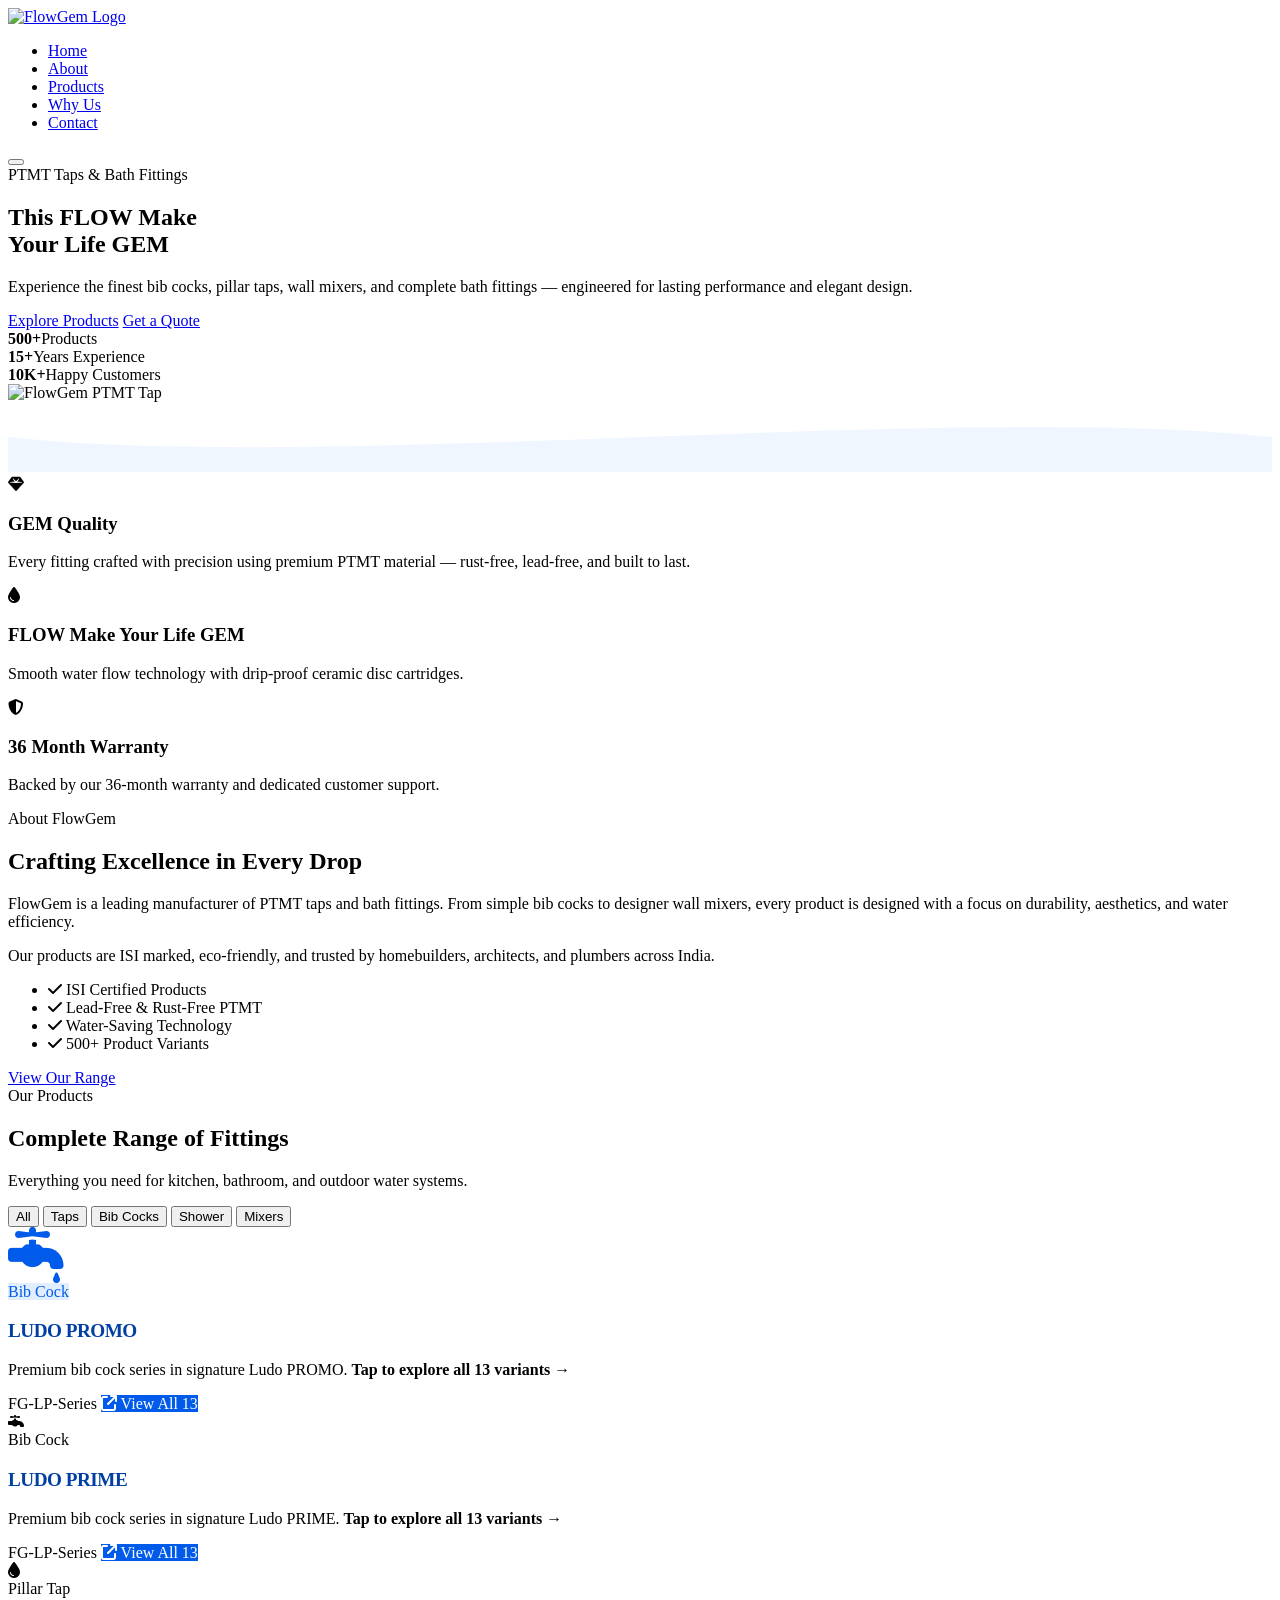
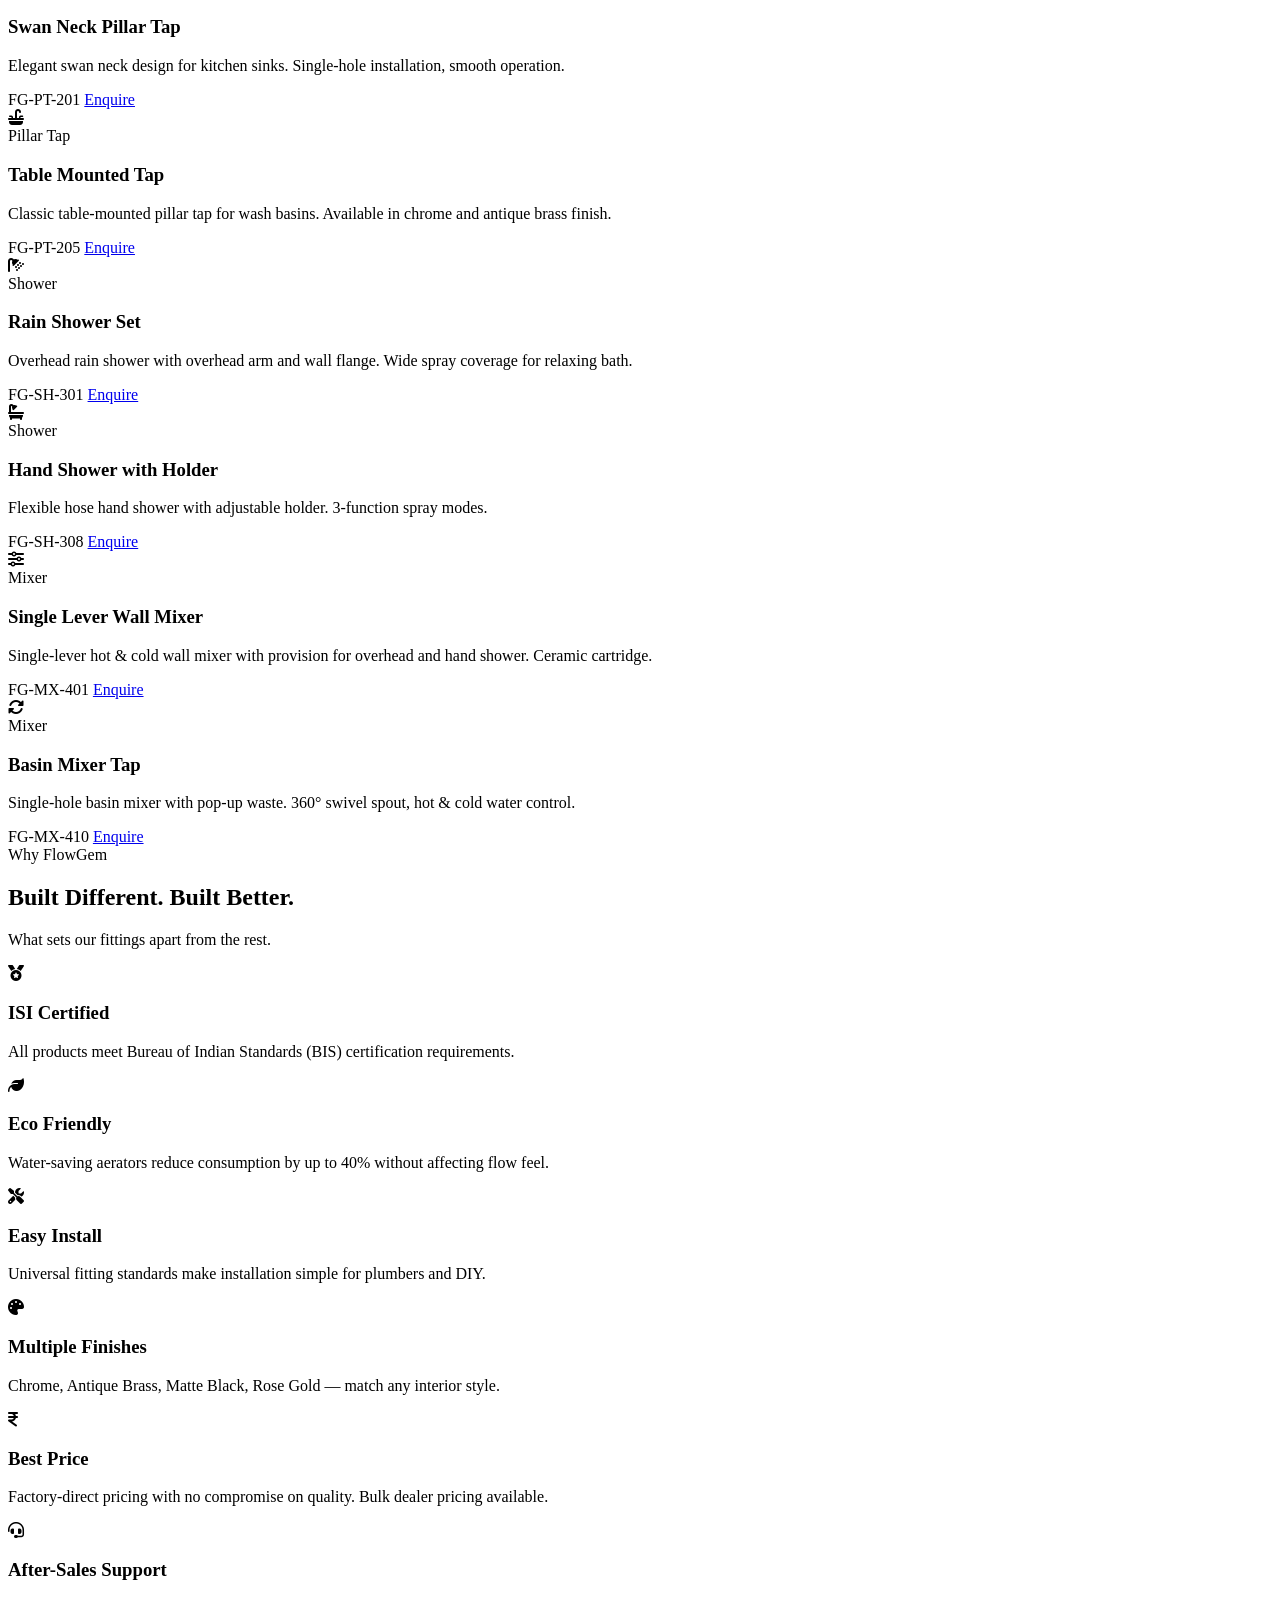
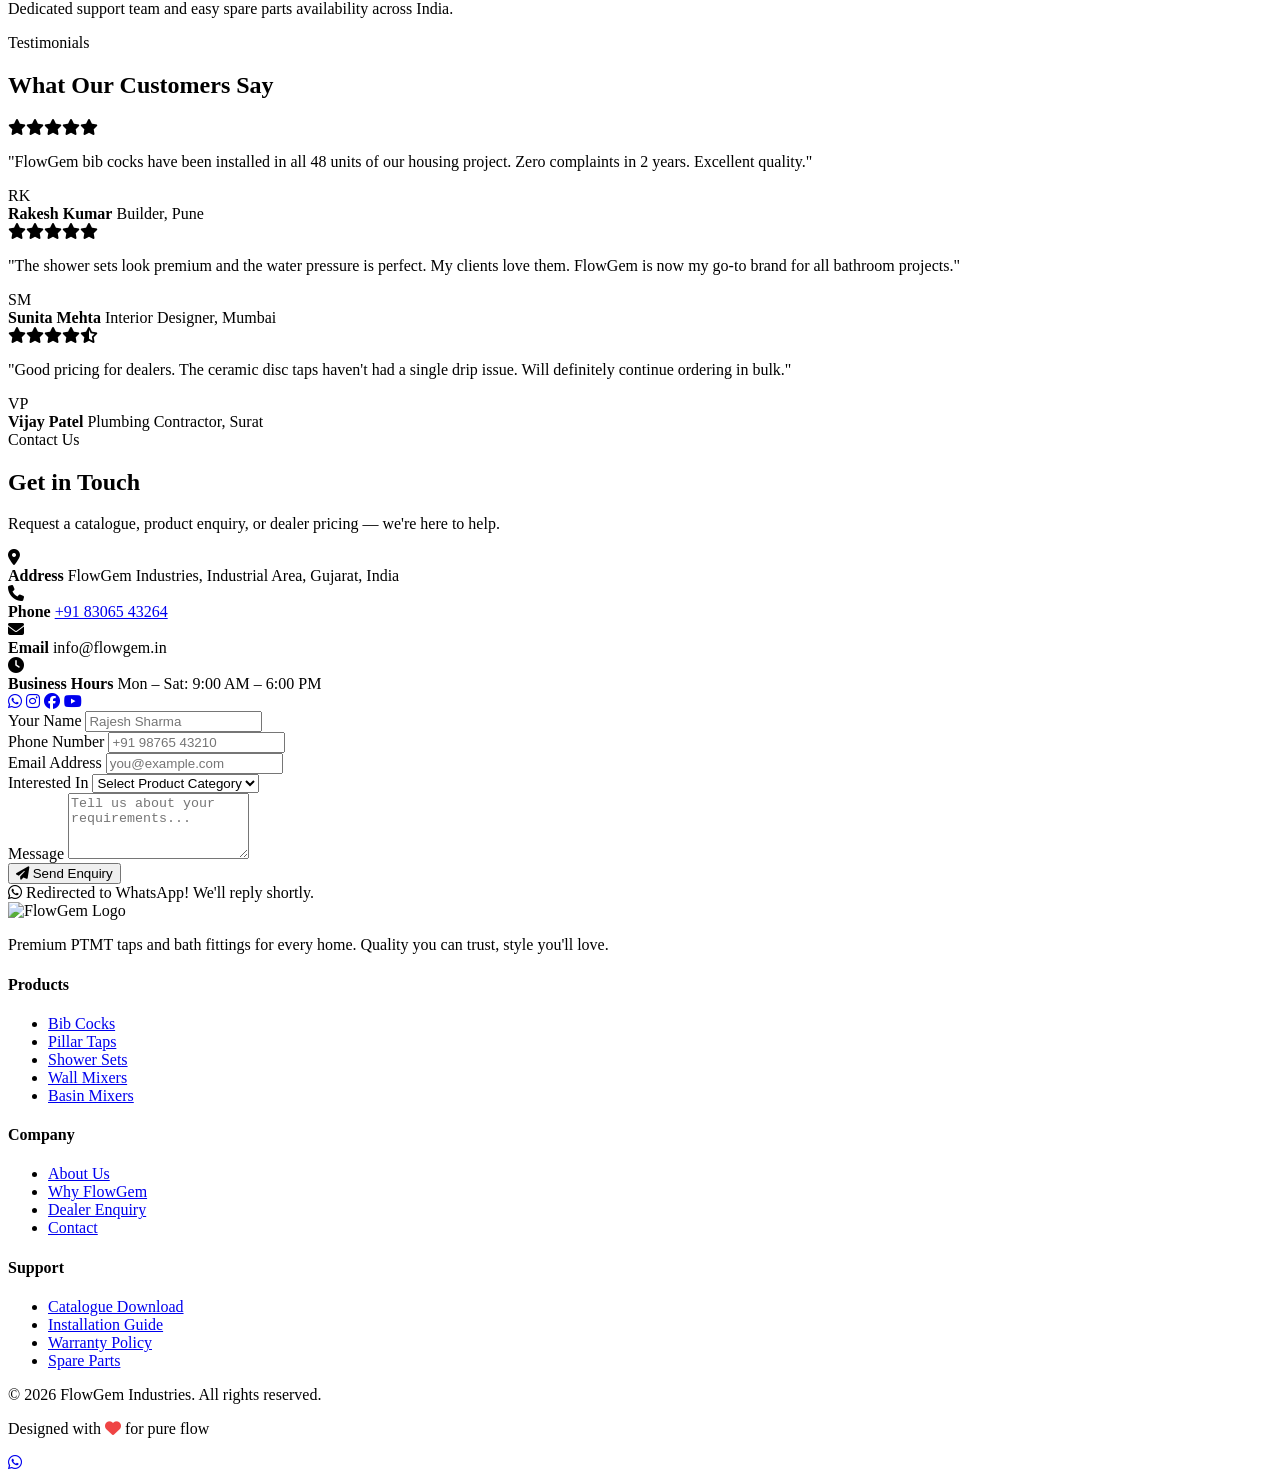
==== index.html @ c1d3a892 "Rename 1.html to index.html" ====
<!DOCTYPE html>
<html lang="en">
<head>
  <meta charset="UTF-8" />
  <meta name="viewport" content="width=device-width, initial-scale=1.0" />
  <title>FlowGem – Premium Taps & Bath Fittings</title>
  <link rel="stylesheet" href="2.css" />
  <link href="https://fonts.googleapis.com/css2?family=Poppins:wght@300;400;600;700;800&display=swap" rel="stylesheet" />
  <link rel="stylesheet" href="https://cdnjs.cloudflare.com/ajax/libs/font-awesome/6.5.0/css/all.min.css" />
</head>
<body>

  <!-- ===== NAVBAR ===== -->
  <nav class="navbar" id="navbar">
    <div class="nav-container">
      <a href="#home" class="logo">
        <img src="E:\web\image\FLOWGEM LOGO.png" alt="FlowGem Logo" class="logo-img" />
      </a>
      <ul class="nav-links" id="navLinks">
        <li><a href="#home">Home</a></li>
        <li><a href="#about">About</a></li>
        <li><a href="#products">Products</a></li>
        <li><a href="#features">Why Us</a></li>
        <li><a href="#contact">Contact</a></li>
      </ul>
      <button class="hamburger" id="hamburger" aria-label="Menu">
        <span></span><span></span><span></span>
      </button>
    </div>
  </nav>

  <!-- ===== HERO ===== -->
  <section class="hero" id="home">
    <div class="hero-bg-shapes">
      <div class="shape shape1"></div>
      <div class="shape shape2"></div>
      <div class="shape shape3"></div>
    </div>
    <div class="hero-content">
      <span class="hero-badge">PTMT Taps &amp; Bath Fittings</span>
      <h1><span class="hero-mid">This</span> <strong>FLOW</strong> <span class="hero-mid">Make</span><br /><span class="hero-mid">Your Life</span> <span class="accent"><strong>GEM</strong></span></h1>
      <p>Experience the finest bib cocks, pillar taps, wall mixers, and complete bath fittings — engineered for lasting performance and elegant design.</p>
      <div class="hero-btns">
        <a href="#products" class="btn btn-primary">Explore Products</a>
        <a href="#contact" class="btn btn-outline">Get a Quote</a>
      </div>
      <div class="hero-stats">
        <div class="stat"><strong>500+</strong><span>Products</span></div>
        <div class="stat"><strong>15+</strong><span>Years Experience</span></div>
        <div class="stat"><strong>10K+</strong><span>Happy Customers</span></div>
      </div>
    </div>
    <div class="hero-visual">
      <div class="hero-img-wrap">
        <img src="E:\web\image\hero-tap.JPEG" alt="FlowGem PTMT Tap" class="hero-tap-img" />
      </div>
    </div>
    <div class="hero-wave">
      <svg viewBox="0 0 1440 80" preserveAspectRatio="none"><path d="M0,40 C360,80 1080,0 1440,40 L1440,80 L0,80 Z" fill="#f0f6ff"/></svg>
    </div>
  </section>

  <!-- ===== ABOUT ===== -->
  <section class="about" id="about">
    <div class="container">
      <div class="about-grid">
        <div class="about-visual">
          <div class="about-card">
            <i class="fa-solid fa-gem"></i>
            <h3><strong></strong>GEM</strong> Quality</h3>
            <p>Every fitting crafted with precision using premium PTMT material — rust-free, lead-free, and built to last.</p>
          </div>
          <div class="about-card">
            <i class="fa-solid fa-droplet"></i>
            <h3><strong>FLOW</strong> Make Your Life <strong>GEM</strong></h3>
            <p>Smooth water flow technology with drip-proof ceramic disc cartridges.</p>
          </div>
          <div class="about-card">
            <i class="fa-solid fa-shield-halved"></i>
            <h3>36 Month Warranty</h3>            <p>Backed by our 36-month warranty and dedicated customer support.</p>
          </div>
        </div>
        <div class="about-text">
          <span class="section-badge">About FlowGem</span>
          <h2>Crafting Excellence in Every Drop</h2>
          <p>FlowGem is a leading manufacturer of PTMT taps and bath fittings. From simple bib cocks to designer wall mixers, every product is designed with a focus on durability, aesthetics, and water efficiency.</p>
          <p>Our products are ISI marked, eco-friendly, and trusted by homebuilders, architects, and plumbers across India.</p>
          <ul class="about-list">
            <li><i class="fa-solid fa-check"></i> ISI Certified Products</li>
            <li><i class="fa-solid fa-check"></i> Lead-Free &amp; Rust-Free PTMT</li>
            <li><i class="fa-solid fa-check"></i> Water-Saving Technology</li>
            <li><i class="fa-solid fa-check"></i> 500+ Product Variants</li>
          </ul>
          <a href="#products" class="btn btn-primary">View Our Range</a>
        </div>
      </div>
    </div>
  </section>

  <!-- ===== PRODUCTS ===== -->
  <section class="products" id="products">
    <div class="container">
      <div class="section-header">
        <span class="section-badge">Our Products</span>
        <h2>Complete Range of Fittings</h2>
        <p>Everything you need for kitchen, bathroom, and outdoor water systems.</p>
      </div>

      <div class="filter-tabs">
        <button class="filter-btn active" data-filter="all">All</button>
        <button class="filter-btn" data-filter="taps">Taps</button>
        <button class="filter-btn" data-filter="bib">Bib Cocks</button>
        <button class="filter-btn" data-filter="shower">Shower</button>
        <button class="filter-btn" data-filter="mixer">Mixers</button>
      </div>

      <div class="products-grid" id="productsGrid">

        <!-- LUDO PROMO Special Card -->
        <div class="product-card ludo-blue-card" data-category="bib" onclick="window.open('4.html','_blank')" style="cursor:pointer;">
          <div class="product-img">
            <i class="fa-solid fa-faucet-drip" style="font-size:3.5rem;color:#005bea;"></i>
          </div>
          <div class="product-info">
            <span class="product-tag" style="background:#e0eeff;color:#005bea;">Bib Cock</span>
            <h3 style="color:#003fa3;font-size:1.2rem;font-weight:900;letter-spacing:-0.5px;">LUDO PROMO</h3>
            <p>Premium bib cock series in signature Ludo PROMO. <strong>Tap to explore all 13 variants →</strong></p>
            <div class="product-footer">
              <span class="product-code">FG-LP-Series</span>
              <span class="btn-small" style="background:#005bea;color:#fff;"><i class="fa-solid fa-arrow-up-right-from-square"></i> View All 13</span>
            </div>
          </div>
        </div>

        <div class="product-card" data-category="bib" onclick="window.open('5.html','_blank')" style="cursor:pointer;">
          <div class="product-img">
            <i class="fa-solid fa-faucet"></i>
          </div>
          <div class="product-info">
            <span class="product-tag">Bib Cock</span>
             <h3 style="color:#003fa3;font-size:1.2rem;font-weight:900;letter-spacing:-0.5px;">LUDO PRIME</h3>
             <P>Premium bib cock series in signature Ludo PRIME. <strong>Tap to explore all 13 variants →</strong></p>
             <div class="product-footer">
              <span class="product-code">FG-LP-Series</span>
              <span class="btn-small" style="background:#005bea;color:#fff;"><i class="fa-solid fa-arrow-up-right-from-square"></i> View All 13</span>
            </div>
          </div>
        </div>

        <div class="product-card" data-category="taps">
          <div class="product-img">
            <i class="fa-solid fa-droplet"></i>
          </div>
          <div class="product-info">
            <span class="product-tag">Pillar Tap</span>
            <h3>Swan Neck Pillar Tap</h3>
            <p>Elegant swan neck design for kitchen sinks. Single-hole installation, smooth operation.</p>
            <div class="product-footer">
              <span class="product-code">FG-PT-201</span>
              <a href="#contact" class="btn-small">Enquire</a>
            </div>
          </div>
        </div>

        <div class="product-card" data-category="taps">
          <div class="product-img">
            <i class="fa-solid fa-sink"></i>
          </div>
          <div class="product-info">
            <span class="product-tag">Pillar Tap</span>
            <h3>Table Mounted Tap</h3>
            <p>Classic table-mounted pillar tap for wash basins. Available in chrome and antique brass finish.</p>
            <div class="product-footer">
              <span class="product-code">FG-PT-205</span>
              <a href="#contact" class="btn-small">Enquire</a>
            </div>
          </div>
        </div>

        <div class="product-card" data-category="shower">
          <div class="product-img">
            <i class="fa-solid fa-shower"></i>
          </div>
          <div class="product-info">
            <span class="product-tag">Shower</span>
            <h3>Rain Shower Set</h3>
            <p>Overhead rain shower with overhead arm and wall flange. Wide spray coverage for relaxing bath.</p>
            <div class="product-footer">
              <span class="product-code">FG-SH-301</span>
              <a href="#contact" class="btn-small">Enquire</a>
            </div>
          </div>
        </div>

        <div class="product-card" data-category="shower">
          <div class="product-img">
            <i class="fa-solid fa-bath"></i>
          </div>
          <div class="product-info">
            <span class="product-tag">Shower</span>
            <h3>Hand Shower with Holder</h3>
            <p>Flexible hose hand shower with adjustable holder. 3-function spray modes.</p>
            <div class="product-footer">
              <span class="product-code">FG-SH-308</span>
              <a href="#contact" class="btn-small">Enquire</a>
            </div>
          </div>
        </div>

        <div class="product-card" data-category="mixer">
          <div class="product-img">
            <i class="fa-solid fa-sliders"></i>
          </div>
          <div class="product-info">
            <span class="product-tag">Mixer</span>
            <h3>Single Lever Wall Mixer</h3>
            <p>Single-lever hot &amp; cold wall mixer with provision for overhead and hand shower. Ceramic cartridge.</p>
            <div class="product-footer">
              <span class="product-code">FG-MX-401</span>
              <a href="#contact" class="btn-small">Enquire</a>
            </div>
          </div>
        </div>

        <div class="product-card" data-category="mixer">
          <div class="product-img">
            <i class="fa-solid fa-rotate"></i>
          </div>
          <div class="product-info">
            <span class="product-tag">Mixer</span>
            <h3>Basin Mixer Tap</h3>
            <p>Single-hole basin mixer with pop-up waste. 360° swivel spout, hot &amp; cold water control.</p>
            <div class="product-footer">
              <span class="product-code">FG-MX-410</span>
              <a href="#contact" class="btn-small">Enquire</a>
            </div>
          </div>
        </div>

      </div>
    </div>
  </section>

  <!-- ===== FEATURES / WHY US ===== -->
  <section class="features" id="features">
    <div class="features-bg"></div>
    <div class="container">
      <div class="section-header light">
        <span class="section-badge light">Why FlowGem</span>
        <h2>Built Different. Built Better.</h2>
        <p>What sets our fittings apart from the rest.</p>
      </div>
      <div class="features-grid">
        <div class="feature-item">
          <div class="feature-icon"><i class="fa-solid fa-medal"></i></div>
          <h3>ISI Certified</h3>
          <p>All products meet Bureau of Indian Standards (BIS) certification requirements.</p>
        </div>
        <div class="feature-item">
          <div class="feature-icon"><i class="fa-solid fa-leaf"></i></div>
          <h3>Eco Friendly</h3>
          <p>Water-saving aerators reduce consumption by up to 40% without affecting flow feel.</p>
        </div>
        <div class="feature-item">
          <div class="feature-icon"><i class="fa-solid fa-screwdriver-wrench"></i></div>
          <h3>Easy Install</h3>
          <p>Universal fitting standards make installation simple for plumbers and DIY.</p>
        </div>
        <div class="feature-item">
          <div class="feature-icon"><i class="fa-solid fa-palette"></i></div>
          <h3>Multiple Finishes</h3>
          <p>Chrome, Antique Brass, Matte Black, Rose Gold — match any interior style.</p>
        </div>
        <div class="feature-item">
          <div class="feature-icon"><i class="fa-solid fa-indian-rupee-sign"></i></div>
          <h3>Best Price</h3>
          <p>Factory-direct pricing with no compromise on quality. Bulk dealer pricing available.</p>
        </div>
        <div class="feature-item">
          <div class="feature-icon"><i class="fa-solid fa-headset"></i></div>
          <h3>After-Sales Support</h3>
          <p>Dedicated support team and easy spare parts availability across India.</p>
        </div>
      </div>
    </div>
  </section>

  <!-- ===== TESTIMONIALS ===== -->
  <section class="testimonials">
    <div class="container">
      <div class="section-header">
        <span class="section-badge">Testimonials</span>
        <h2>What Our Customers Say</h2>
      </div>
      <div class="testi-grid">
        <div class="testi-card">
          <div class="stars"><i class="fa-solid fa-star"></i><i class="fa-solid fa-star"></i><i class="fa-solid fa-star"></i><i class="fa-solid fa-star"></i><i class="fa-solid fa-star"></i></div>
          <p>"FlowGem bib cocks have been installed in all 48 units of our housing project. Zero complaints in 2 years. Excellent quality."</p>
          <div class="testi-author">
            <div class="avatar">RK</div>
            <div>
              <strong>Rakesh Kumar</strong>
              <span>Builder, Pune</span>
            </div>
          </div>
        </div>
        <div class="testi-card featured">
          <div class="stars"><i class="fa-solid fa-star"></i><i class="fa-solid fa-star"></i><i class="fa-solid fa-star"></i><i class="fa-solid fa-star"></i><i class="fa-solid fa-star"></i></div>
          <p>"The shower sets look premium and the water pressure is perfect. My clients love them. FlowGem is now my go-to brand for all bathroom projects."</p>
          <div class="testi-author">
            <div class="avatar">SM</div>
            <div>
              <strong>Sunita Mehta</strong>
              <span>Interior Designer, Mumbai</span>
            </div>
          </div>
        </div>
        <div class="testi-card">
          <div class="stars"><i class="fa-solid fa-star"></i><i class="fa-solid fa-star"></i><i class="fa-solid fa-star"></i><i class="fa-solid fa-star"></i><i class="fa-solid fa-star-half-stroke"></i></div>
          <p>"Good pricing for dealers. The ceramic disc taps haven't had a single drip issue. Will definitely continue ordering in bulk."</p>
          <div class="testi-author">
            <div class="avatar">VP</div>
            <div>
              <strong>Vijay Patel</strong>
              <span>Plumbing Contractor, Surat</span>
            </div>
          </div>
        </div>
      </div>
    </div>
  </section>

  <!-- ===== CONTACT ===== -->
  <section class="contact" id="contact">
    <div class="container">
      <div class="section-header">
        <span class="section-badge">Contact Us</span>
        <h2>Get in Touch</h2>
        <p>Request a catalogue, product enquiry, or dealer pricing — we're here to help.</p>
      </div>
      <div class="contact-grid">
        <div class="contact-info">
          <div class="contact-item">
            <i class="fa-solid fa-location-dot"></i>
            <div>
              <strong>Address</strong>
              <span>FlowGem Industries, Industrial Area, Gujarat, India</span>
            </div>
          </div>
          <div class="contact-item">
            <i class="fa-solid fa-phone"></i>
            <div>
              <strong>Phone</strong>
              <span><a href="tel:+918306543264">+91 83065 43264</a></span>
            </div>
          </div>
          <div class="contact-item">
            <i class="fa-solid fa-envelope"></i>
            <div>
              <strong>Email</strong>
              <span>info@flowgem.in</span>
            </div>
          </div>
          <div class="contact-item">
            <i class="fa-solid fa-clock"></i>
            <div>
              <strong>Business Hours</strong>
              <span>Mon – Sat: 9:00 AM – 6:00 PM</span>
            </div>
          </div>
          <div class="social-links">
            <a href="#" aria-label="WhatsApp"><i class="fa-brands fa-whatsapp"></i></a>
            <a href="#" aria-label="Instagram"><i class="fa-brands fa-instagram"></i></a>
            <a href="#" aria-label="Facebook"><i class="fa-brands fa-facebook"></i></a>
            <a href="#" aria-label="YouTube"><i class="fa-brands fa-youtube"></i></a>
          </div>
        </div>
        <form class="contact-form" id="contactForm">
          <div class="form-row">
            <div class="form-group">
              <label for="name">Your Name</label>
              <input type="text" id="name" placeholder="Rajesh Sharma" required />
            </div>
            <div class="form-group">
              <label for="phone">Phone Number</label>
              <input type="tel" id="phone" placeholder="+91 98765 43210" required />
            </div>
          </div>
          <div class="form-group">
            <label for="email">Email Address</label>
            <input type="email" id="email" placeholder="you@example.com" />
          </div>
          <div class="form-group">
            <label for="interest">Interested In</label>
            <select id="interest">
              <option value="">Select Product Category</option>
              <option>Bib Cocks</option>
              <option>Pillar Taps</option>
              <option>Shower Sets</option>
              <option>Wall Mixers</option>
              <option>Basin Mixers</option>
              <option>Full Bathroom Set</option>
              <option>Dealer / Bulk Enquiry</option>
            </select>
          </div>
          <div class="form-group">
            <label for="message">Message</label>
            <textarea id="message" rows="4" placeholder="Tell us about your requirements..."></textarea>
          </div>
          <button type="submit" class="btn btn-primary full-width">
            <i class="fa-solid fa-paper-plane"></i> Send Enquiry
          </button>
          <div class="form-success" id="formSuccess">
            <i class="fa-brands fa-whatsapp"></i> Redirected to WhatsApp! We'll reply shortly.
          </div>
        </form>
      </div>
    </div>
  </section>

  <!-- ===== FOOTER ===== -->
  <footer class="footer">
    <div class="container">
      <div class="footer-grid">
        <div class="footer-brand">
          <div class="logo">
            <img src="logo.png" alt="FlowGem Logo" class="logo-img footer-logo-img" />
          </div>
          <p>Premium PTMT taps and bath fittings for every home. Quality you can trust, style you'll love.</p>
        </div>
        <div class="footer-links">
          <h4>Products</h4>
          <ul>
            <li><a href="#products">Bib Cocks</a></li>
            <li><a href="#products">Pillar Taps</a></li>
            <li><a href="#products">Shower Sets</a></li>
            <li><a href="#products">Wall Mixers</a></li>
            <li><a href="#products">Basin Mixers</a></li>
          </ul>
        </div>
        <div class="footer-links">
          <h4>Company</h4>
          <ul>
            <li><a href="#about">About Us</a></li>
            <li><a href="#features">Why FlowGem</a></li>
            <li><a href="#contact">Dealer Enquiry</a></li>
            <li><a href="#contact">Contact</a></li>
          </ul>

        <div class="footer-links">
          <h4>Support</h4>
          <ul>
            <li><a href="#">Catalogue Download</a></li>
            <li><a href="#">Installation Guide</a></li>
            <li><a href="#">Warranty Policy</a></li>
            <li><a href="#">Spare Parts</a></li>
          </ul>
        </div>
      </div>
      <div class="footer-bottom">
        <p>&copy; 2026 FlowGem Industries. All rights reserved.</p>
        <p>Designed with <i class="fa-solid fa-heart" style="color:#ef4444"></i> for pure flow</p>
      </div>
    </div>
  </footer>

  <a href="https://wa.me/918306543264" class="whatsapp-float" target="_blank" aria-label="WhatsApp">
    <i class="fa-brands fa-whatsapp"></i>
  </a>

  <script src="3.js"></script>
</body>
</html>
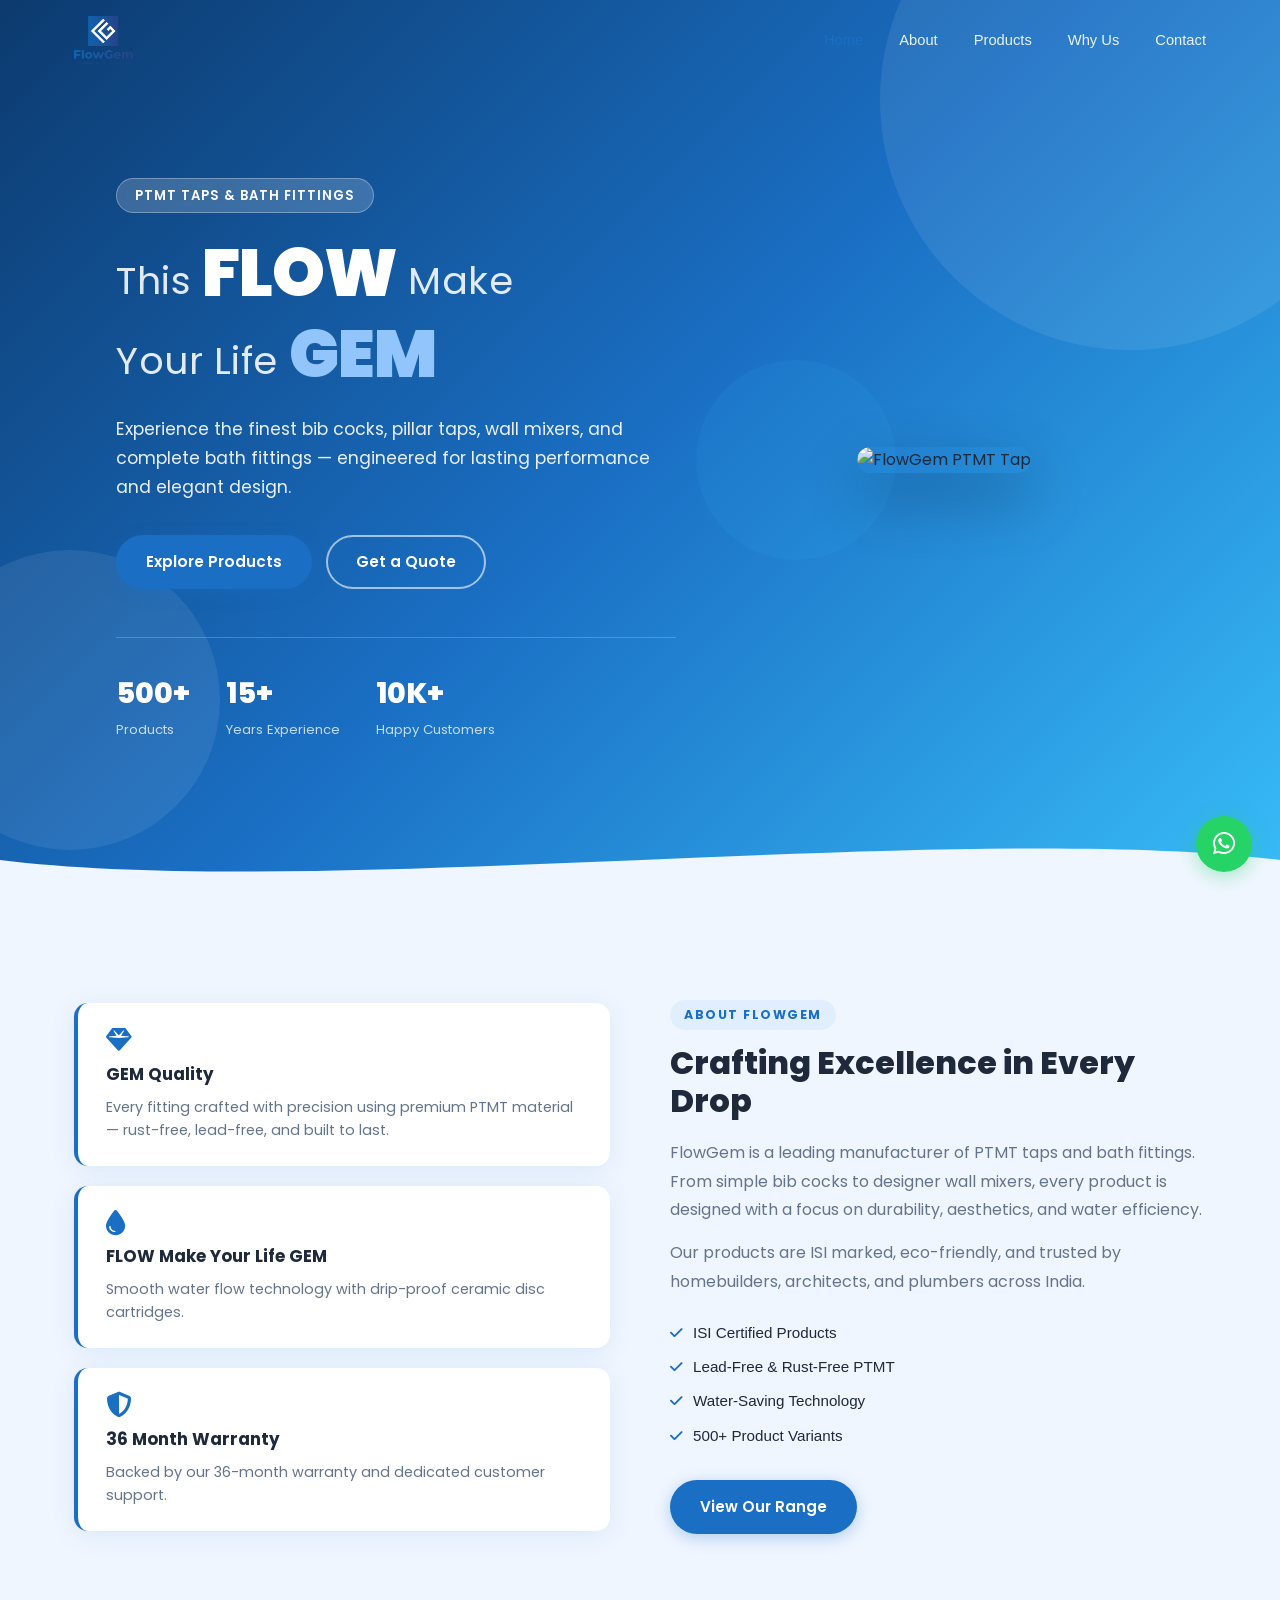
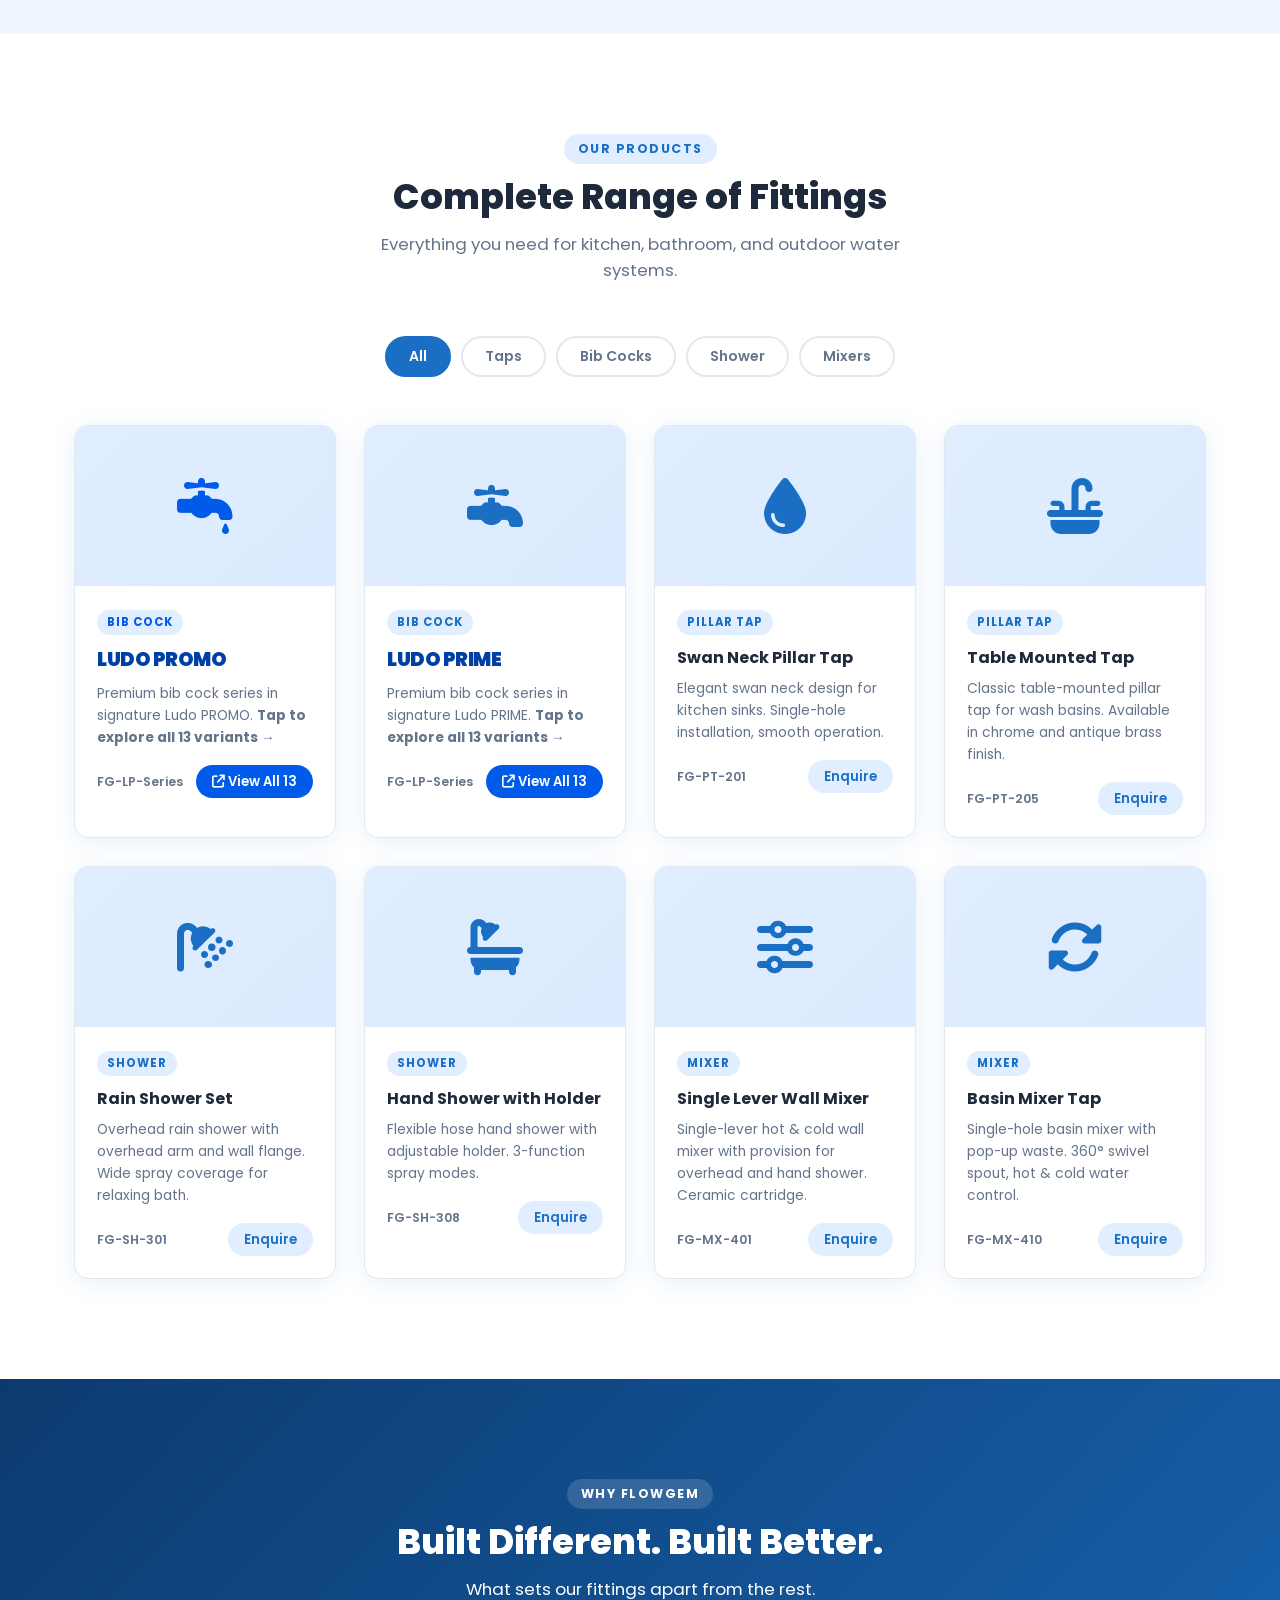
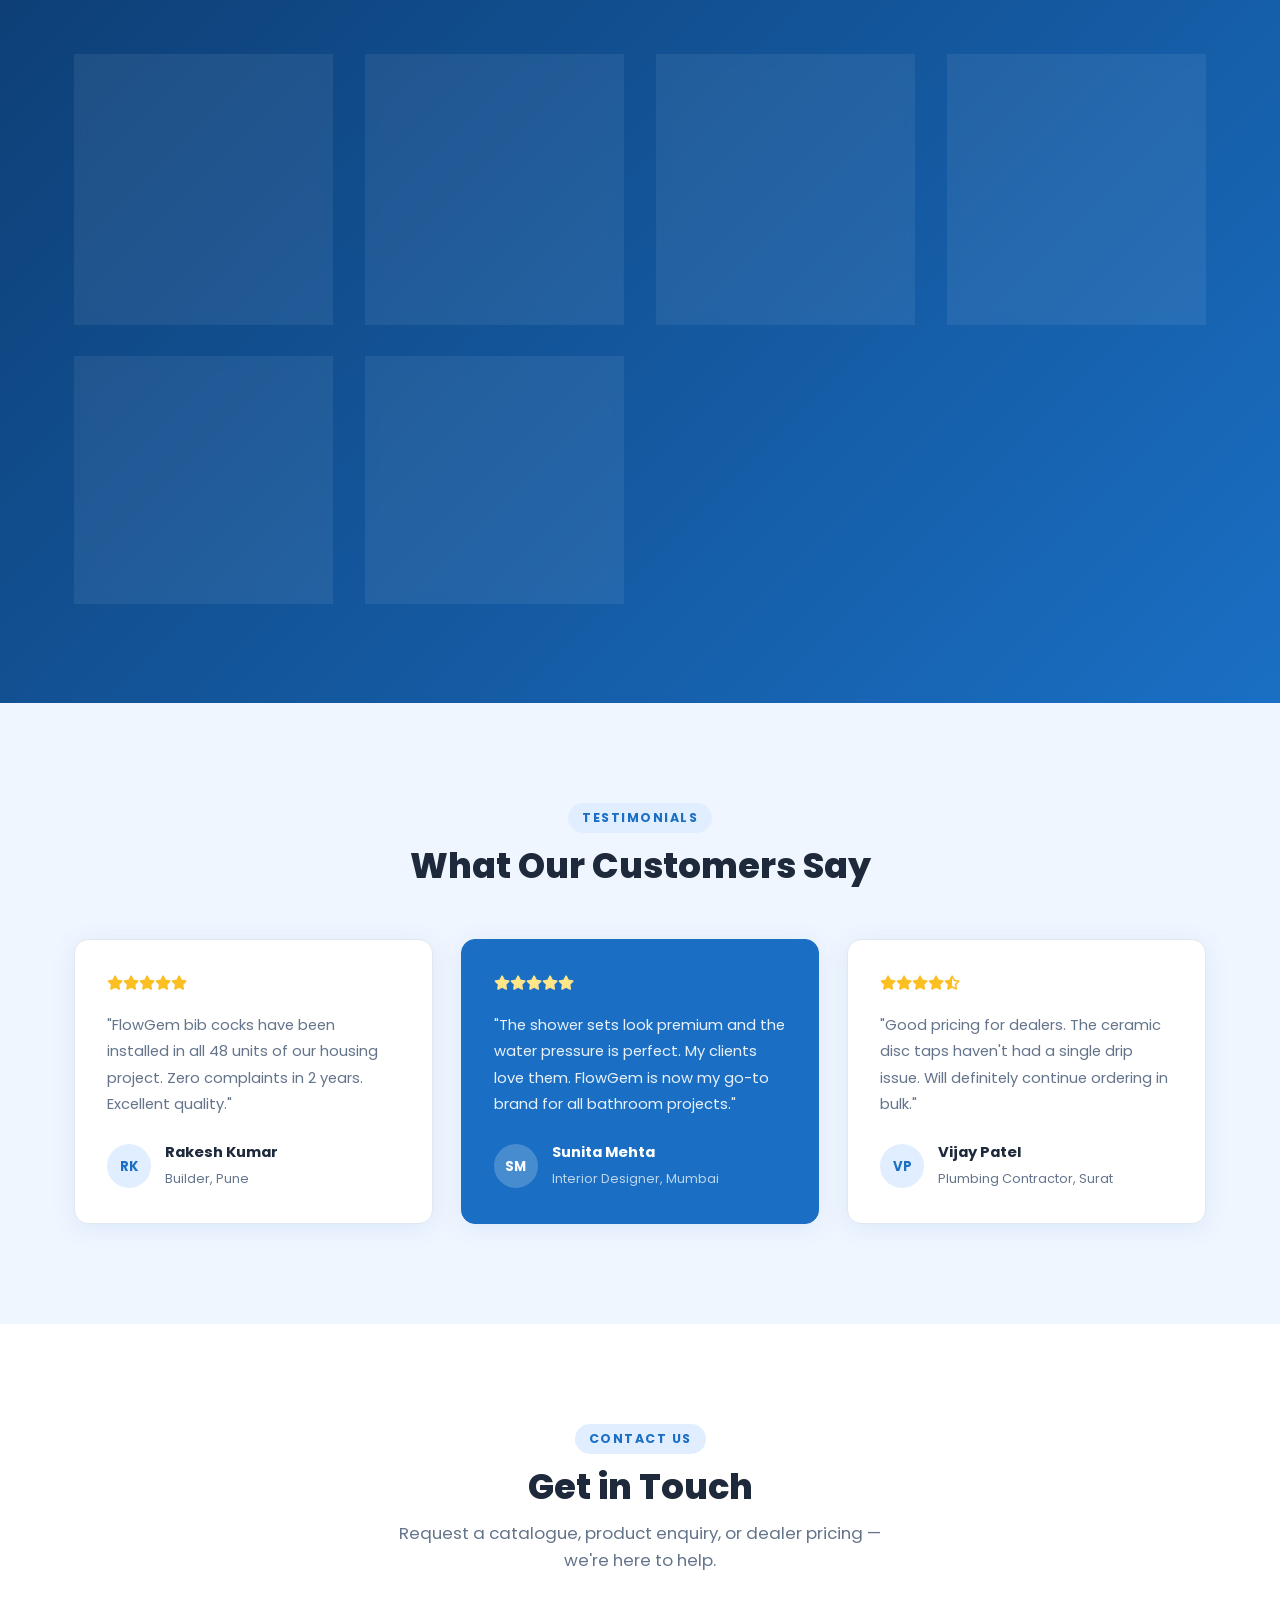
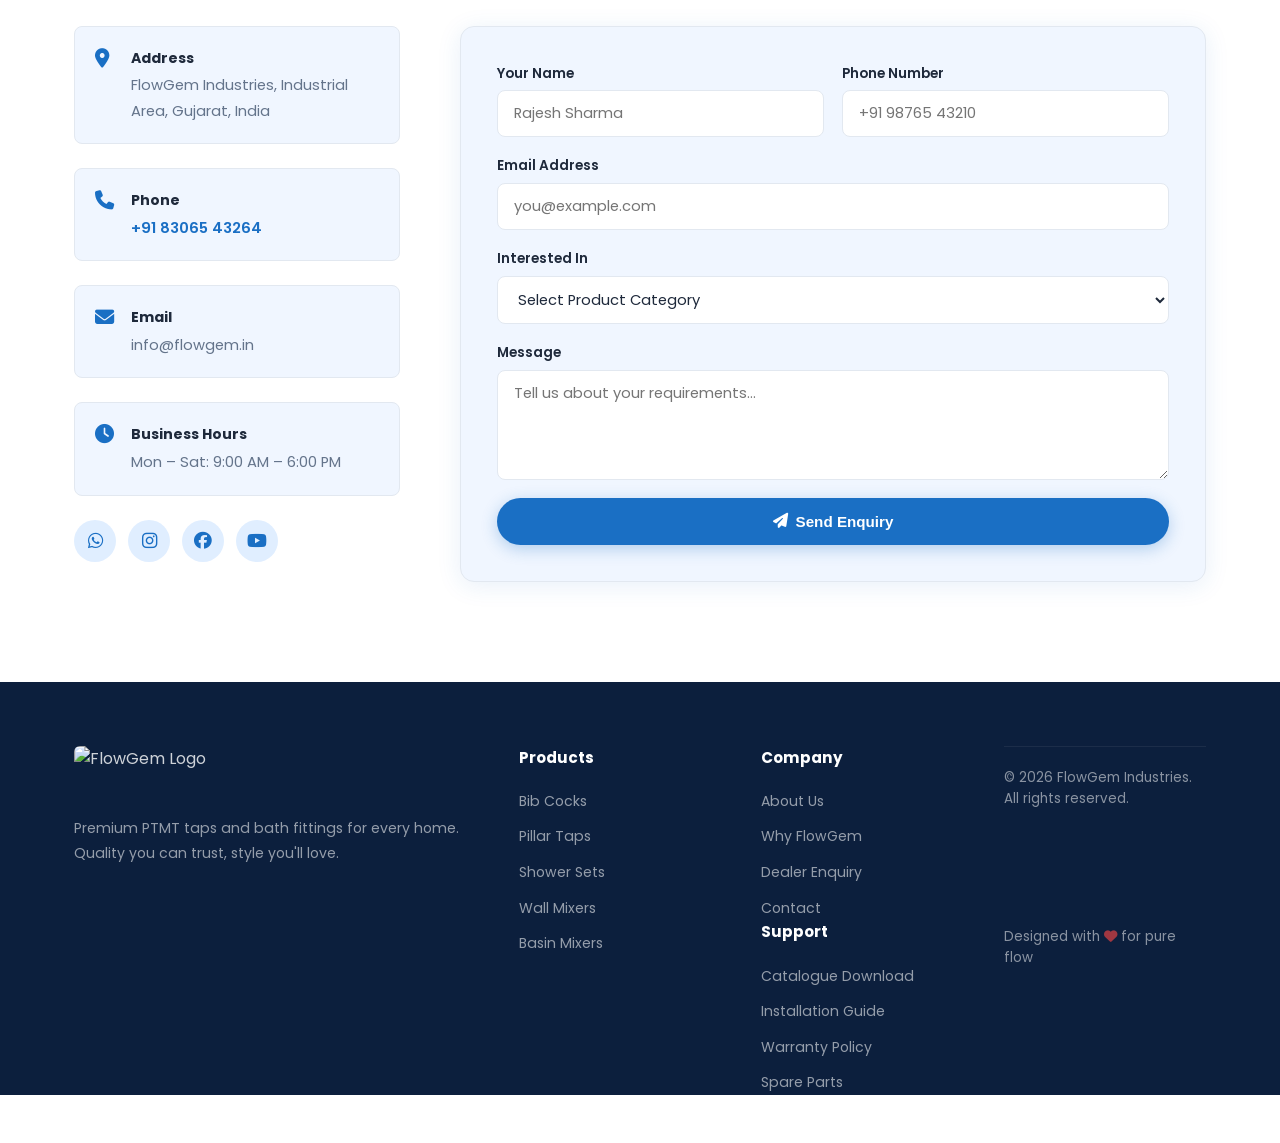
==== commit 894dc70b: "Update index.html" ====
--- a/index.html
+++ b/index.html
@@ -14,7 +14,7 @@
   <nav class="navbar" id="navbar">
     <div class="nav-container">
       <a href="#home" class="logo">
-        <img src="E:\web\image\FLOWGEM LOGO.png" alt="FlowGem Logo" class="logo-img" />
+        <img src="FLOWGEM LOGO.png" alt="FlowGem Logo" class="logo-img" />
       </a>
       <ul class="nav-links" id="navLinks">
         <li><a href="#home">Home</a></li>
--- a/2.css
+++ b/2.css
@@ -0,0 +1,908 @@
+/* ===== RESET & BASE ===== */
+*, *::before, *::after { box-sizing: border-box; margin: 0; padding: 0; }
+
+:root {
+  --primary: #1a6fc4;
+  --primary-dark: #1358a0;
+  --primary-light: #e0eeff;
+  --accent: #38bdf8;
+  --text: #1e293b;
+  --text-muted: #64748b;
+  --bg: #ffffff;
+  --bg-light: #f0f6ff;
+  --border: #e2e8f0;
+  --shadow: 0 4px 24px rgba(26,111,196,0.10);
+  --shadow-lg: 0 8px 40px rgba(26,111,196,0.16);
+  --radius: 14px;
+  --radius-sm: 8px;
+  --transition: 0.3s ease;
+}
+
+html { scroll-behavior: smooth; }
+
+body {
+  font-family: 'Poppins', sans-serif;
+  color: var(--text);
+  background: var(--bg);
+  overflow-x: hidden;
+  line-height: 1.6;
+}
+
+.container {
+  max-width: 1180px;
+  margin: 0 auto;
+  padding: 0 24px;
+}
+
+img { max-width: 100%; display: block; }
+a { text-decoration: none; color: inherit; }
+ul { list-style: none; }
+
+/* ===== BUTTONS ===== */
+.btn {
+  display: inline-flex;
+  align-items: center;
+  gap: 8px;
+  padding: 13px 28px;
+  border-radius: 50px;
+  font-size: 0.95rem;
+  font-weight: 600;
+  cursor: pointer;
+  border: 2px solid transparent;
+  transition: var(--transition);
+}
+.btn-primary {
+  background: var(--primary);
+  color: #fff;
+  box-shadow: 0 4px 16px rgba(26,111,196,0.3);
+}
+.btn-primary:hover {
+  background: var(--primary-dark);
+  transform: translateY(-2px);
+  box-shadow: 0 6px 24px rgba(26,111,196,0.4);
+}
+.btn-outline {
+  background: transparent;
+  color: #fff;
+  border-color: rgba(255,255,255,0.6);
+}
+.btn-outline:hover {
+  background: rgba(255,255,255,0.15);
+  border-color: #fff;
+}
+.btn.full-width { width: 100%; justify-content: center; }
+
+.btn-small {
+  padding: 6px 16px;
+  border-radius: 50px;
+  background: var(--primary-light);
+  color: var(--primary);
+  font-size: 0.82rem;
+  font-weight: 600;
+  transition: var(--transition);
+}
+.btn-small:hover { background: var(--primary); color: #fff; }
+
+/* ===== SECTION BADGES & HEADERS ===== */
+.section-badge {
+  display: inline-block;
+  background: var(--primary-light);
+  color: var(--primary);
+  font-size: 0.78rem;
+  font-weight: 700;
+  letter-spacing: 1.5px;
+  text-transform: uppercase;
+  padding: 5px 14px;
+  border-radius: 50px;
+  margin-bottom: 12px;
+}
+.section-badge.light {
+  background: rgba(255,255,255,0.15);
+  color: #fff;
+}
+.section-header {
+  text-align: center;
+  margin-bottom: 52px;
+}
+.section-header h2 {
+  font-size: 2.2rem;
+  font-weight: 800;
+  color: var(--text);
+  margin-bottom: 12px;
+  line-height: 1.2;
+}
+.section-header.light h2,
+.section-header.light p { color: #fff; }
+.section-header p {
+  color: var(--text-muted);
+  font-size: 1.05rem;
+  max-width: 520px;
+  margin: 0 auto;
+}
+
+/* ===== NAVBAR ===== */
+.navbar {
+  position: fixed;
+  top: 0; left: 0; right: 0;
+  z-index: 1000;
+  padding: 16px 0;
+  transition: var(--transition);
+}
+.navbar.scrolled {
+  background: rgba(255,255,255,0.97);
+  backdrop-filter: blur(12px);
+  box-shadow: 0 2px 20px rgba(26,111,196,0.1);
+  padding: 10px 0;
+}
+.nav-container {
+  max-width: 1180px;
+  margin: 0 auto;
+  padding: 0 24px;
+  display: flex;
+  align-items: center;
+  justify-content: space-between;
+}
+.logo {
+  display: flex;
+  align-items: center;
+  gap: 10px;
+  cursor: pointer;
+  text-decoration: none;
+}
+.logo-img {
+  height: 48px;
+  width: auto;
+  object-fit: contain;
+  /* The logo has a dark background — show it cleanly on the hero */
+  border-radius: 6px;
+}
+/* In the scrolled (white) navbar, add a subtle shadow so it doesn't vanish */
+.navbar.scrolled .logo-img {
+  filter: drop-shadow(0 1px 4px rgba(26,111,196,0.18));
+}
+.footer-logo-img {
+  height: 56px;
+  /* Footer is dark, logo looks great as-is */
+}
+.nav-links {
+  display: flex;
+  gap: 36px;
+  align-items: center;
+}
+.nav-links a {
+  font-size: 0.92rem;
+  font-weight: 500;
+  color: var(--text);
+  position: relative;
+  transition: color var(--transition);
+}
+.nav-links a::after {
+  content: '';
+  position: absolute;
+  bottom: -3px; left: 0;
+  width: 0; height: 2px;
+  background: var(--primary);
+  border-radius: 2px;
+  transition: width var(--transition);
+}
+.nav-links a:hover::after { width: 100%; }
+.nav-links a:hover { color: var(--primary); }
+
+.hamburger {
+  display: none;
+  flex-direction: column;
+  gap: 5px;
+  background: none;
+  border: none;
+  cursor: pointer;
+  padding: 4px;
+}
+.hamburger span {
+  display: block;
+  width: 24px; height: 2px;
+  background: var(--primary);
+  border-radius: 2px;
+  transition: var(--transition);
+}
+.navbar:not(.scrolled) .hamburger span { background: #fff; }
+.navbar:not(.scrolled) .nav-links a { color: rgba(255,255,255,0.9); }
+
+/* ===== HERO ===== */
+.hero {
+  min-height: 100vh;
+  background: linear-gradient(135deg, #0c3a6e 0%, #1a6fc4 50%, #38bdf8 100%);
+  display: flex;
+  align-items: center;
+  padding: 100px 24px 80px;
+  position: relative;
+  overflow: hidden;
+  gap: 48px;
+  max-width: 100%;
+  flex-wrap: wrap;
+  justify-content: center;
+}
+.hero-bg-shapes { position: absolute; inset: 0; pointer-events: none; }
+.shape {
+  position: absolute;
+  border-radius: 50%;
+  opacity: 0.08;
+}
+.shape1 { width: 500px; height: 500px; background: #fff; top: -150px; right: -100px; }
+.shape2 { width: 300px; height: 300px; background: #fff; bottom: 50px; left: -80px; }
+.shape3 { width: 200px; height: 200px; background: #38bdf8; top: 40%; right: 30%; }
+
+.hero-content {
+  flex: 1;
+  min-width: 280px;
+  max-width: 560px;
+  color: #fff;
+  position: relative;
+  z-index: 2;
+}
+.hero-badge {
+  display: inline-block;
+  background: rgba(255,255,255,0.18);
+  border: 1px solid rgba(255,255,255,0.3);
+  border-radius: 50px;
+  padding: 6px 18px;
+  font-size: 0.82rem;
+  font-weight: 600;
+  letter-spacing: 1px;
+  text-transform: uppercase;
+  margin-bottom: 20px;
+  backdrop-filter: blur(6px);
+}
+.hero-content h1 {
+  font-size: clamp(2rem, 4.5vw, 3.5rem);
+  font-weight: 800;
+  line-height: 1.2;
+  margin-bottom: 20px;
+}
+/* FLOW and GEM — big bold */
+.hero-content h1 strong {
+  font-size: 1.2em;
+  font-weight: 900;
+  letter-spacing: -1px;
+}
+/* "Make Your Life" — medium weight, slightly smaller */
+.hero-mid {
+  font-size: 0.68em;
+  font-weight: 400;
+  opacity: 0.88;
+  letter-spacing: 0.5px;
+  vertical-align: middle;
+}
+.hero-content h1 .accent { color: #93c5fd; }
+.hero-content p {
+  font-size: 1.08rem;
+  opacity: 0.9;
+  margin-bottom: 32px;
+  line-height: 1.7;
+}
+.hero-btns { display: flex; gap: 14px; flex-wrap: wrap; margin-bottom: 48px; }
+
+.hero-stats {
+  display: flex;
+  gap: 36px;
+  flex-wrap: wrap;
+  padding-top: 32px;
+  border-top: 1px solid rgba(255,255,255,0.2);
+}
+.stat strong {
+  display: block;
+  font-size: 1.8rem;
+  font-weight: 800;
+  color: #fff;
+}
+.stat span { font-size: 0.82rem; opacity: 0.75; }
+
+/* Hero Visual */
+.hero-visual {
+  flex: 1;
+  min-width: 260px;
+  max-width: 440px;
+  position: relative;
+  z-index: 2;
+  display: flex;
+  justify-content: center;
+  align-items: center;
+}
+.hero-img-wrap {
+  position: relative;
+  border-radius: 24px;
+  overflow: hidden;
+  box-shadow: 0 24px 60px rgba(0,0,0,0.3);
+  animation: floatUp 3s ease-in-out infinite;
+}
+.hero-tap-img {
+  width: 100%;
+  max-width: 380px;
+  display: block;
+  border-radius: 24px;
+}
+@keyframes floatUp {
+  0%,100% { transform: translateY(0); }
+  50%      { transform: translateY(-12px); }
+}
+
+.hero-wave {
+  position: absolute;
+  bottom: 0; left: 0; right: 0;
+}
+.hero-wave svg { width: 100%; height: 80px; display: block; }
+
+/* ===== ABOUT ===== */
+.about { padding: 100px 0; background: var(--bg-light); }
+.about-grid {
+  display: grid;
+  grid-template-columns: 1fr 1fr;
+  gap: 60px;
+  align-items: center;
+}
+.about-visual {
+  display: flex;
+  flex-direction: column;
+  gap: 20px;
+}
+.about-card {
+  background: #fff;
+  border-radius: var(--radius);
+  padding: 24px 28px;
+  box-shadow: var(--shadow);
+  display: flex;
+  flex-direction: column;
+  gap: 8px;
+  border-left: 4px solid var(--primary);
+  transition: transform var(--transition), box-shadow var(--transition);
+}
+.about-card:hover {
+  transform: translateX(6px);
+  box-shadow: var(--shadow-lg);
+}
+.about-card i {
+  font-size: 1.6rem;
+  color: var(--primary);
+}
+.about-card h3 { font-size: 1.05rem; font-weight: 700; color: var(--text); }
+.about-card p { font-size: 0.9rem; color: var(--text-muted); }
+
+.about-text { }
+.about-text .section-badge { margin-bottom: 14px; }
+.about-text h2 {
+  font-size: 2rem;
+  font-weight: 800;
+  margin-bottom: 18px;
+  line-height: 1.2;
+}
+.about-text p {
+  color: var(--text-muted);
+  margin-bottom: 14px;
+  line-height: 1.8;
+}
+.about-list {
+  margin: 24px 0 32px;
+  display: flex;
+  flex-direction: column;
+  gap: 10px;
+}
+.about-list li {
+  display: flex;
+  align-items: center;
+  gap: 10px;
+  font-size: 0.95rem;
+  font-weight: 500;
+}
+.about-list li i { color: var(--primary); font-size: 0.9rem; }
+
+/* ===== PRODUCTS ===== */
+.products { padding: 100px 0; background: var(--bg); }
+
+.filter-tabs {
+  display: flex;
+  gap: 10px;
+  justify-content: center;
+  flex-wrap: wrap;
+  margin-bottom: 48px;
+}
+.filter-btn {
+  padding: 8px 22px;
+  border-radius: 50px;
+  border: 2px solid var(--border);
+  background: transparent;
+  color: var(--text-muted);
+  font-size: 0.88rem;
+  font-weight: 600;
+  cursor: pointer;
+  font-family: 'Poppins', sans-serif;
+  transition: var(--transition);
+}
+.filter-btn:hover, .filter-btn.active {
+  background: var(--primary);
+  border-color: var(--primary);
+  color: #fff;
+}
+
+.products-grid {
+  display: grid;
+  grid-template-columns: repeat(auto-fill, minmax(260px, 1fr));
+  gap: 28px;
+}
+.product-card {
+  background: var(--bg);
+  border: 1px solid var(--border);
+  border-radius: var(--radius);
+  overflow: hidden;
+  transition: transform var(--transition), box-shadow var(--transition);
+  box-shadow: var(--shadow);
+}
+.product-card:hover {
+  transform: translateY(-6px);
+  box-shadow: var(--shadow-lg);
+}
+.product-card.hidden { display: none; }
+.product-img {
+  background: linear-gradient(135deg, var(--primary-light), #dbeafe);
+  height: 160px;
+  display: flex;
+  align-items: center;
+  justify-content: center;
+  font-size: 3.5rem;
+  color: var(--primary);
+}
+.product-info { padding: 22px; }
+.product-tag {
+  display: inline-block;
+  background: var(--primary-light);
+  color: var(--primary);
+  font-size: 0.72rem;
+  font-weight: 700;
+  letter-spacing: 1px;
+  text-transform: uppercase;
+  padding: 3px 10px;
+  border-radius: 50px;
+  margin-bottom: 10px;
+}
+.product-info h3 {
+  font-size: 1rem;
+  font-weight: 700;
+  margin-bottom: 8px;
+  color: var(--text);
+}
+.product-info p {
+  font-size: 0.86rem;
+  color: var(--text-muted);
+  line-height: 1.6;
+  margin-bottom: 16px;
+}
+.product-footer {
+  display: flex;
+  align-items: center;
+  justify-content: space-between;
+}
+.product-code {
+  font-size: 0.78rem;
+  color: var(--text-muted);
+  font-weight: 600;
+}
+
+/* ===== FEATURES ===== */
+.features {
+  padding: 100px 0;
+  position: relative;
+  background: linear-gradient(135deg, #0c3a6e, #1a6fc4);
+}
+.features-grid {
+  display: grid;
+  grid-template-columns: repeat(auto-fill, minmax(220px, 1fr));
+  gap: 32px;
+}
+.feature-item {
+  text-align: center;
+  color: #fff;
+  padding: 32px 20px;
+  background: rgba(255,255,255,0.07);
+  border: 1px solid rgba(255,255,255,0.12);
+  border-radius: var(--radius);
+  backdrop-filter: blur(6px);
+  transition: transform var(--transition), background var(--transition);
+}
+.feature-item:hover {
+  transform: translateY(-6px);
+  background: rgba(255,255,255,0.12);
+}
+.feature-icon {
+  width: 60px; height: 60px;
+  background: rgba(255,255,255,0.15);
+  border-radius: 50%;
+  display: flex;
+  align-items: center;
+  justify-content: center;
+  font-size: 1.5rem;
+  color: #93c5fd;
+  margin: 0 auto 18px;
+}
+.feature-item h3 { font-size: 1rem; font-weight: 700; margin-bottom: 10px; }
+.feature-item p { font-size: 0.88rem; opacity: 0.8; line-height: 1.6; }
+
+/* ===== TESTIMONIALS ===== */
+.testimonials { padding: 100px 0; background: var(--bg-light); }
+.testi-grid {
+  display: grid;
+  grid-template-columns: repeat(auto-fill, minmax(280px, 1fr));
+  gap: 28px;
+}
+.testi-card {
+  background: #fff;
+  border-radius: var(--radius);
+  padding: 32px;
+  box-shadow: var(--shadow);
+  border: 1px solid var(--border);
+  transition: transform var(--transition), box-shadow var(--transition);
+}
+.testi-card:hover { transform: translateY(-4px); box-shadow: var(--shadow-lg); }
+.testi-card.featured {
+  background: var(--primary);
+  color: #fff;
+  border-color: var(--primary);
+}
+.stars { color: #fbbf24; margin-bottom: 16px; font-size: 0.9rem; }
+.testi-card.featured .stars { color: #fde68a; }
+.testi-card p {
+  font-size: 0.92rem;
+  line-height: 1.8;
+  color: var(--text-muted);
+  margin-bottom: 24px;
+}
+.testi-card.featured p { color: rgba(255,255,255,0.9); }
+.testi-author {
+  display: flex;
+  align-items: center;
+  gap: 14px;
+}
+.avatar {
+  width: 44px; height: 44px;
+  background: var(--primary-light);
+  color: var(--primary);
+  border-radius: 50%;
+  display: flex;
+  align-items: center;
+  justify-content: center;
+  font-size: 0.82rem;
+  font-weight: 700;
+}
+.testi-card.featured .avatar {
+  background: rgba(255,255,255,0.2);
+  color: #fff;
+}
+.testi-author strong { display: block; font-size: 0.92rem; }
+.testi-author span { font-size: 0.8rem; color: var(--text-muted); }
+.testi-card.featured .testi-author span { color: rgba(255,255,255,0.7); }
+
+/* ===== CONTACT ===== */
+.contact { padding: 100px 0; background: var(--bg); }
+.contact-grid {
+  display: grid;
+  grid-template-columns: 1fr 1.5fr;
+  gap: 60px;
+  align-items: start;
+}
+.contact-info { display: flex; flex-direction: column; gap: 24px; }
+.contact-item {
+  display: flex;
+  align-items: flex-start;
+  gap: 16px;
+  padding: 20px;
+  background: var(--bg-light);
+  border-radius: var(--radius-sm);
+  border: 1px solid var(--border);
+}
+.contact-item i {
+  font-size: 1.2rem;
+  color: var(--primary);
+  margin-top: 2px;
+  min-width: 20px;
+}
+.contact-item strong { display: block; font-size: 0.88rem; margin-bottom: 3px; }
+.contact-item span { font-size: 0.92rem; color: var(--text-muted); }
+.contact-item span a {
+  color: var(--primary);
+  font-weight: 600;
+  text-decoration: none;
+  transition: color var(--transition);
+}
+.contact-item span a:hover { color: var(--primary-dark); text-decoration: underline; }
+
+.social-links { display: flex; gap: 12px; }
+.social-links a {
+  width: 42px; height: 42px;
+  background: var(--primary-light);
+  border-radius: 50%;
+  display: flex;
+  align-items: center;
+  justify-content: center;
+  color: var(--primary);
+  font-size: 1.1rem;
+  transition: var(--transition);
+}
+.social-links a:hover { background: var(--primary); color: #fff; transform: translateY(-2px); }
+
+.contact-form {
+  background: var(--bg-light);
+  border-radius: var(--radius);
+  padding: 36px;
+  border: 1px solid var(--border);
+  box-shadow: var(--shadow);
+}
+.form-row { display: grid; grid-template-columns: 1fr 1fr; gap: 18px; }
+.form-group {
+  display: flex;
+  flex-direction: column;
+  gap: 6px;
+  margin-bottom: 18px;
+}
+.form-group label {
+  font-size: 0.85rem;
+  font-weight: 600;
+  color: var(--text);
+}
+.form-group input,
+.form-group select,
+.form-group textarea {
+  padding: 12px 16px;
+  border: 1.5px solid var(--border);
+  border-radius: var(--radius-sm);
+  background: #fff;
+  font-family: 'Poppins', sans-serif;
+  font-size: 0.92rem;
+  color: var(--text);
+  transition: border-color var(--transition);
+  outline: none;
+}
+.form-group input:focus,
+.form-group select:focus,
+.form-group textarea:focus {
+  border-color: var(--primary);
+  box-shadow: 0 0 0 3px rgba(26,111,196,0.1);
+}
+.form-group textarea { resize: vertical; min-height: 110px; }
+
+.form-success {
+  display: none;
+  align-items: center;
+  gap: 10px;
+  color: #16a34a;
+  font-weight: 600;
+  font-size: 0.92rem;
+  margin-top: 14px;
+  padding: 12px 16px;
+  background: #f0fdf4;
+  border-radius: var(--radius-sm);
+  border: 1px solid #bbf7d0;
+}
+.form-success i { font-size: 1.2rem; color: #25d366; }
+.form-success.show { display: flex; }
+
+/* ===== FOOTER ===== */
+.footer {
+  background: #0c1f3d;
+  color: rgba(255,255,255,0.8);
+  padding: 64px 0 0;
+}
+.footer-grid {
+  display: grid;
+  grid-template-columns: 2fr 1fr 1fr 1fr;
+  gap: 40px;
+  margin-bottom: 48px;
+}
+.footer-brand .logo-text { color: #60a5fa; }
+.footer-brand p {
+  font-size: 0.88rem;
+  line-height: 1.8;
+  opacity: 0.7;
+  margin-top: 14px;
+}
+.footer-links h4 {
+  color: #fff;
+  font-size: 0.95rem;
+  font-weight: 700;
+  margin-bottom: 18px;
+}
+.footer-links ul { display: flex; flex-direction: column; gap: 10px; }
+.footer-links a {
+  font-size: 0.88rem;
+  opacity: 0.7;
+  transition: opacity var(--transition), color var(--transition);
+}
+.footer-links a:hover { opacity: 1; color: #60a5fa; }
+.footer-bottom {
+  border-top: 1px solid rgba(255,255,255,0.1);
+  padding: 20px 0;
+  display: flex;
+  justify-content: space-between;
+  flex-wrap: wrap;
+  gap: 10px;
+  font-size: 0.84rem;
+  opacity: 0.65;
+}
+
+/* ===== WHATSAPP FLOAT ===== */
+.whatsapp-float {
+  position: fixed;
+  bottom: 28px; right: 28px;
+  width: 56px; height: 56px;
+  background: #25d366;
+  border-radius: 50%;
+  display: flex;
+  align-items: center;
+  justify-content: center;
+  color: #fff;
+  font-size: 1.6rem;
+  box-shadow: 0 4px 20px rgba(37,211,102,0.4);
+  z-index: 999;
+  transition: transform var(--transition), box-shadow var(--transition);
+}
+.whatsapp-float:hover {
+  transform: scale(1.1);
+  box-shadow: 0 6px 28px rgba(37,211,102,0.5);
+}
+
+/* ===== ANIMATIONS ===== */
+@keyframes fadeUp {
+  from { opacity: 0; transform: translateY(30px); }
+  to   { opacity: 1; transform: translateY(0); }
+}
+.fade-up { opacity: 0; transform: translateY(30px); transition: opacity 0.6s ease, transform 0.6s ease; }
+.fade-up.visible { opacity: 1; transform: translateY(0); }
+
+/* ===== RESPONSIVE ===== */
+
+/* --- Tablet landscape & small laptop (max 1024px) --- */
+@media (max-width: 1024px) {
+  .about-grid { grid-template-columns: 1fr; gap: 40px; }
+  .footer-grid { grid-template-columns: 1fr 1fr; gap: 32px; }
+  .contact-grid { grid-template-columns: 1fr; gap: 36px; }
+  .products-grid { grid-template-columns: repeat(auto-fill, minmax(220px, 1fr)); }
+  .features-grid { grid-template-columns: repeat(3, 1fr); }
+  .testi-grid { grid-template-columns: repeat(2, 1fr); }
+  .hero { gap: 32px; padding: 110px 32px 80px; }
+  .hero-tap-img { max-width: 300px; }
+}
+
+/* --- Tablet portrait (max 768px) --- */
+@media (max-width: 768px) {
+  /* Navbar */
+  .nav-links {
+    display: none;
+    position: fixed;
+    top: 66px; left: 0; right: 0;
+    background: rgba(255,255,255,0.98);
+    backdrop-filter: blur(12px);
+    flex-direction: column;
+    padding: 24px 32px;
+    gap: 20px;
+    box-shadow: 0 8px 30px rgba(0,0,0,0.1);
+    border-top: 1px solid var(--border);
+    z-index: 999;
+  }
+  .nav-links.open { display: flex; }
+  .nav-links a { color: var(--text) !important; font-size: 1rem; }
+  .hamburger { display: flex; }
+
+  /* Hero */
+  .hero {
+    padding: 90px 20px 60px;
+    text-align: center;
+    flex-direction: column;
+    min-height: auto;
+  }
+  .hero-content { max-width: 100%; }
+  .hero-btns { justify-content: center; }
+  .hero-stats { justify-content: center; gap: 24px; }
+  .hero-visual { display: none; }
+
+  /* Sections */
+  .about { padding: 60px 0; }
+  .products { padding: 60px 0; }
+  .features { padding: 60px 0; }
+  .testimonials { padding: 60px 0; }
+  .contact { padding: 60px 0; }
+
+  .section-header { margin-bottom: 36px; }
+  .section-header h2 { font-size: 1.6rem; }
+
+  /* Products */
+  .products-grid { grid-template-columns: repeat(2, 1fr); gap: 16px; }
+  .filter-tabs { gap: 8px; }
+  .filter-btn { padding: 7px 16px; font-size: 0.82rem; }
+
+  /* Features */
+  .features-grid { grid-template-columns: repeat(2, 1fr); gap: 16px; }
+
+  /* Testimonials */
+  .testi-grid { grid-template-columns: 1fr; }
+
+  /* Contact */
+  .form-row { grid-template-columns: 1fr; }
+  .contact-form { padding: 20px; }
+
+  /* Footer */
+  .footer-grid { grid-template-columns: 1fr 1fr; gap: 28px; }
+  .footer-bottom { flex-direction: column; text-align: center; }
+  .footer { padding: 48px 0 0; }
+
+  /* About */
+  .about-grid { grid-template-columns: 1fr; gap: 32px; }
+  .about-text h2 { font-size: 1.6rem; }
+}
+
+/* --- Mobile large (max 600px) --- */
+@media (max-width: 600px) {
+  .container { padding: 0 16px; }
+  .hero { padding: 80px 16px 50px; }
+  .hero-content h1 { font-size: clamp(1.8rem, 7vw, 2.4rem); }
+  .hero-content p { font-size: 0.95rem; }
+  .hero-badge { font-size: 0.72rem; padding: 5px 14px; }
+  .hero-stats { gap: 20px; }
+  .stat strong { font-size: 1.5rem; }
+
+  .products-grid { grid-template-columns: repeat(2, 1fr); gap: 12px; }
+  .product-img { height: 130px; }
+  .product-info { padding: 14px; }
+  .product-info h3 { font-size: 0.9rem; }
+  .product-info p { font-size: 0.8rem; }
+
+  .features-grid { grid-template-columns: repeat(2, 1fr); gap: 12px; }
+  .feature-item { padding: 22px 14px; }
+
+  .footer-grid { grid-template-columns: 1fr; gap: 24px; }
+  .testi-card { padding: 22px; }
+
+  .whatsapp-float { width: 48px; height: 48px; font-size: 1.4rem; bottom: 20px; right: 16px; }
+}
+
+/* --- Mobile small / Android (max 480px) --- */
+@media (max-width: 480px) {
+  .hero { padding: 75px 14px 44px; }
+  .hero-content h1 { font-size: 1.7rem; }
+  .hero-btns { flex-direction: column; align-items: center; gap: 10px; }
+  .btn { padding: 12px 24px; font-size: 0.9rem; width: 100%; justify-content: center; }
+  .btn-outline { width: 100%; }
+
+  .products-grid { grid-template-columns: 1fr 1fr; gap: 10px; }
+  .product-img { height: 110px; }
+  .tap-svg { width: 70px; height: 90px; }
+
+  .features-grid { grid-template-columns: 1fr 1fr; gap: 10px; }
+  .feature-item { padding: 18px 10px; }
+  .feature-icon { width: 48px; height: 48px; font-size: 1.2rem; }
+
+  .section-header h2 { font-size: 1.4rem; }
+  .section-header p { font-size: 0.9rem; }
+
+  .about { padding: 48px 0; }
+  .about-card { padding: 18px; }
+  .testimonials { padding: 48px 0; }
+  .contact { padding: 48px 0; }
+  .contact-form { padding: 16px; }
+  .contact-item { padding: 14px; gap: 12px; }
+
+  .footer-grid { grid-template-columns: 1fr; }
+  .footer { padding: 36px 0 0; }
+  .footer-brand p { font-size: 0.82rem; }
+
+  /* Nav height fix on small screens */
+  .nav-links { top: 60px; padding: 18px 20px; gap: 16px; }
+
+  /* Filter tabs scroll on mobile */
+  .filter-tabs { flex-wrap: nowrap; overflow-x: auto; justify-content: flex-start; padding-bottom: 8px; -webkit-overflow-scrolling: touch; scrollbar-width: none; }
+  .filter-tabs::-webkit-scrollbar { display: none; }
+  .filter-btn { white-space: nowrap; flex-shrink: 0; }
+}
+
+/* --- Very small screens (max 360px) --- */
+@media (max-width: 360px) {
+  .hero-content h1 { font-size: 1.5rem; }
+  .products-grid { grid-template-columns: 1fr; }
+  .features-grid { grid-template-columns: 1fr; }
+  .stat strong { font-size: 1.3rem; }
+}
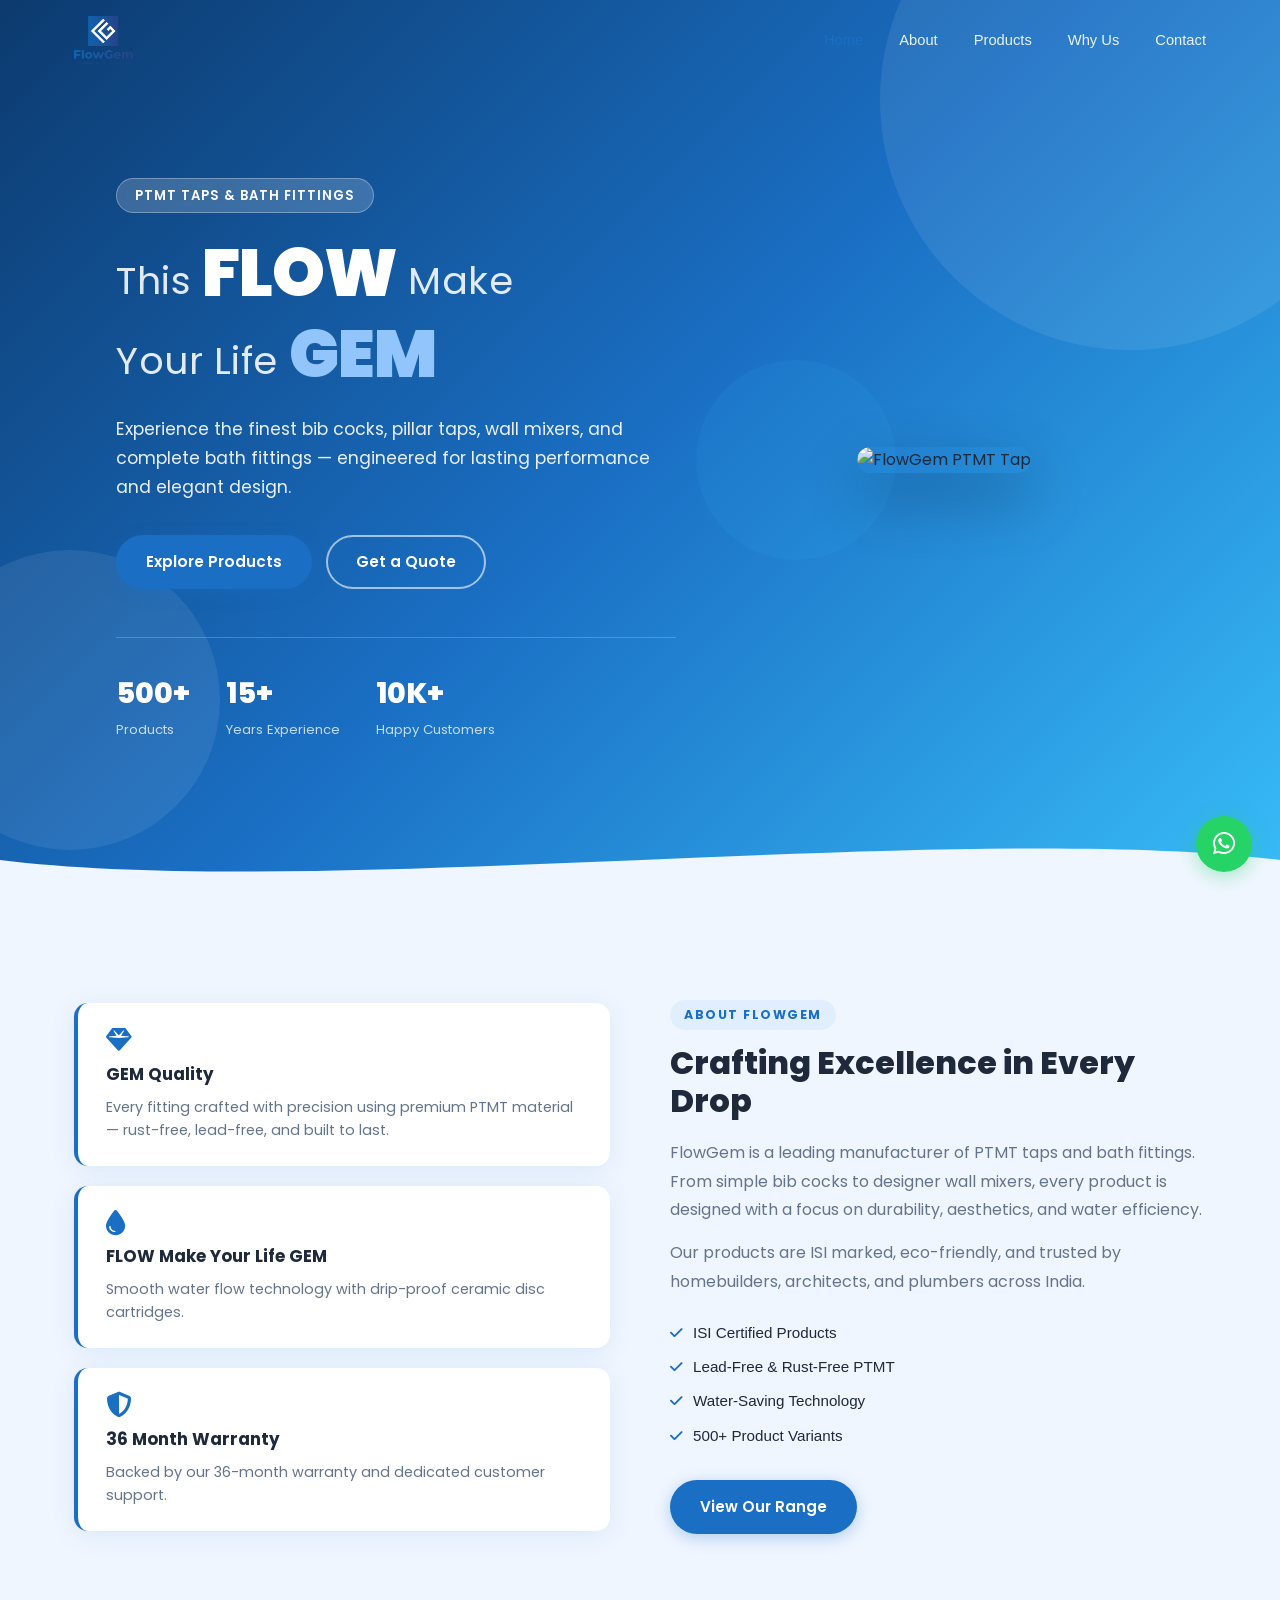
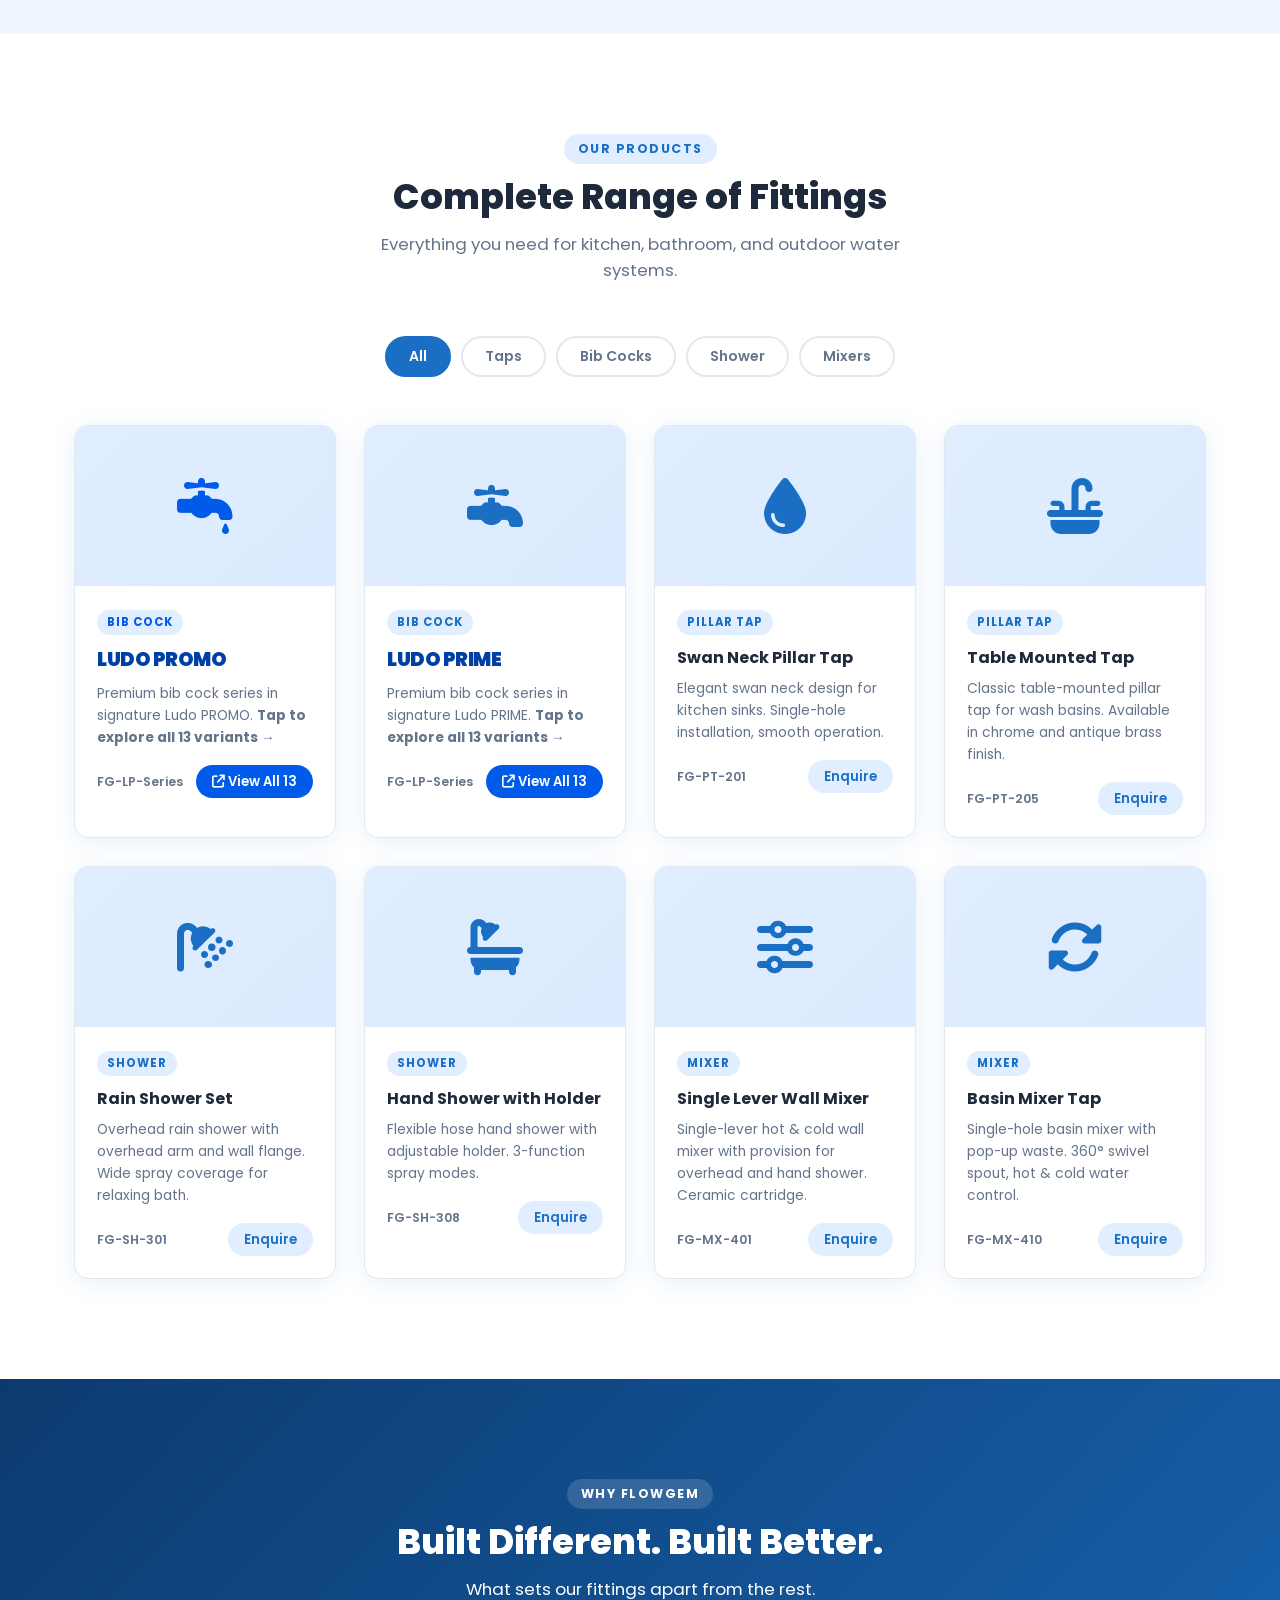
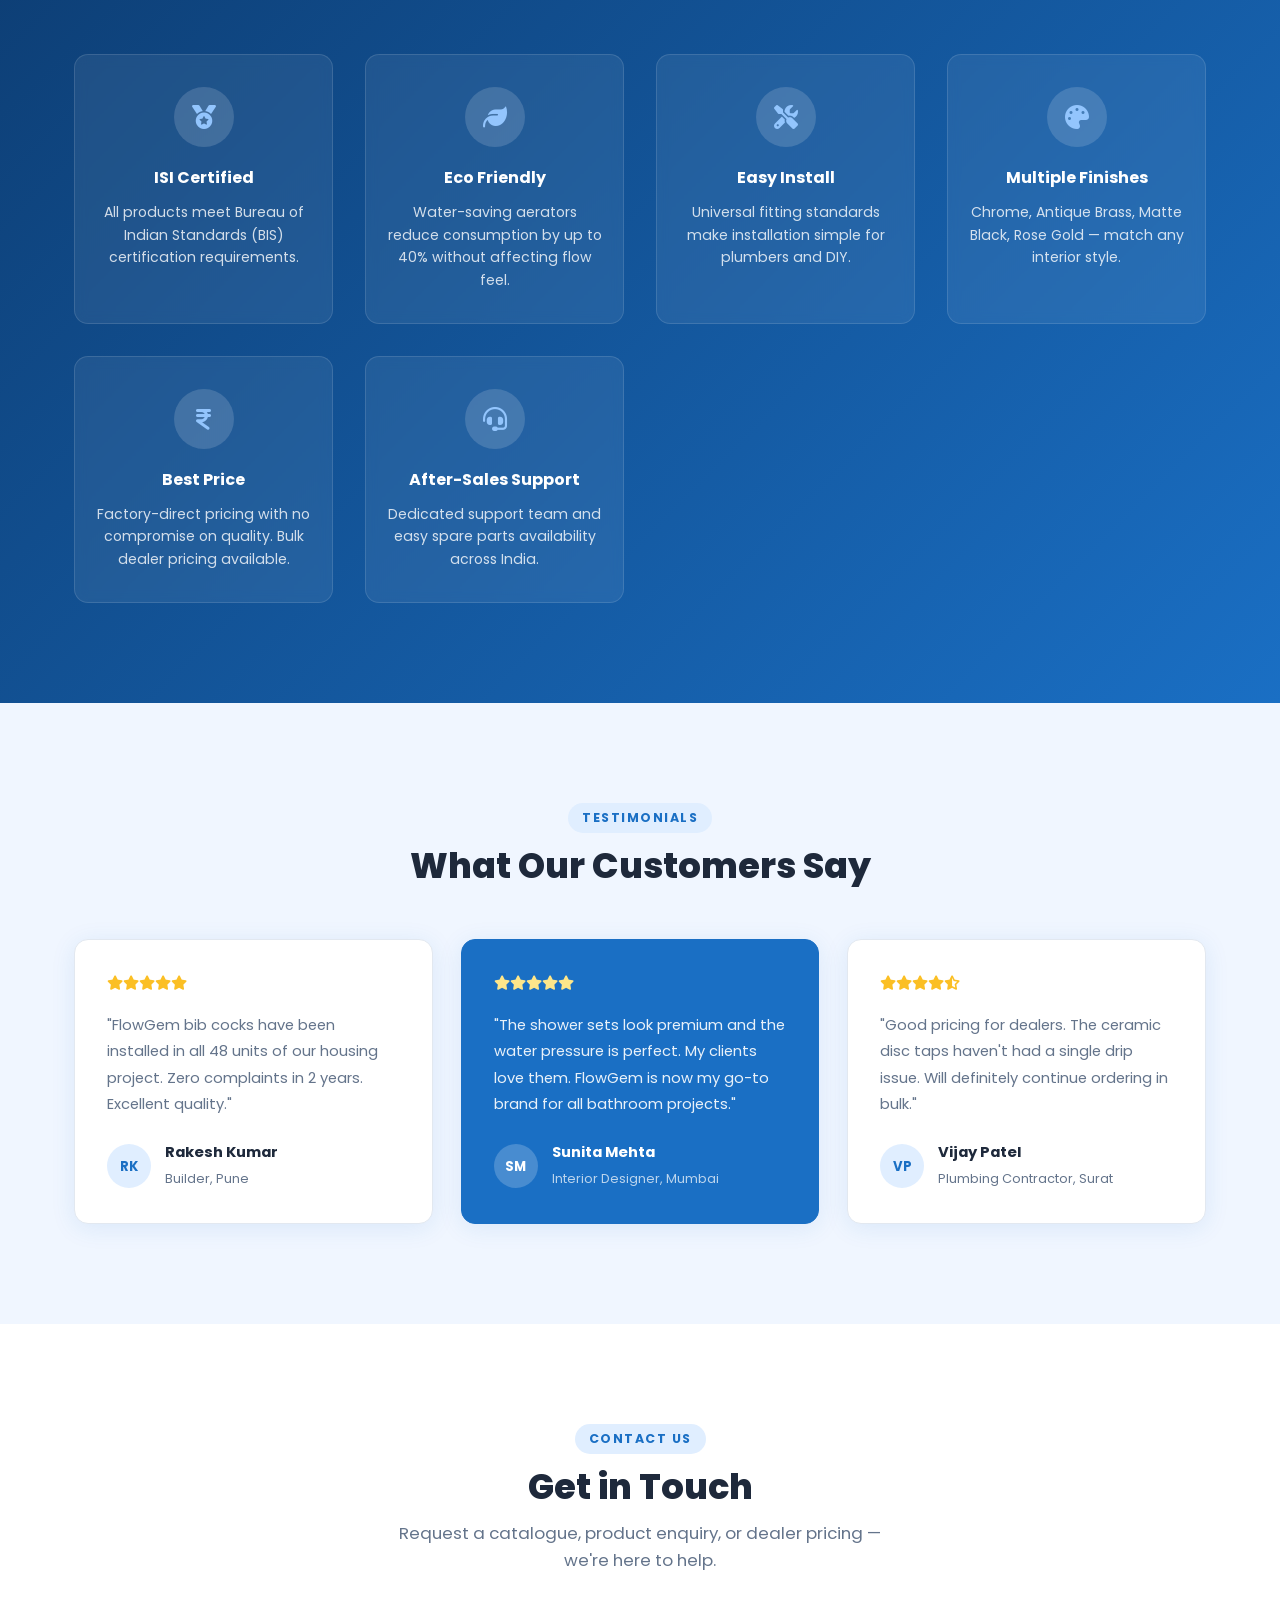
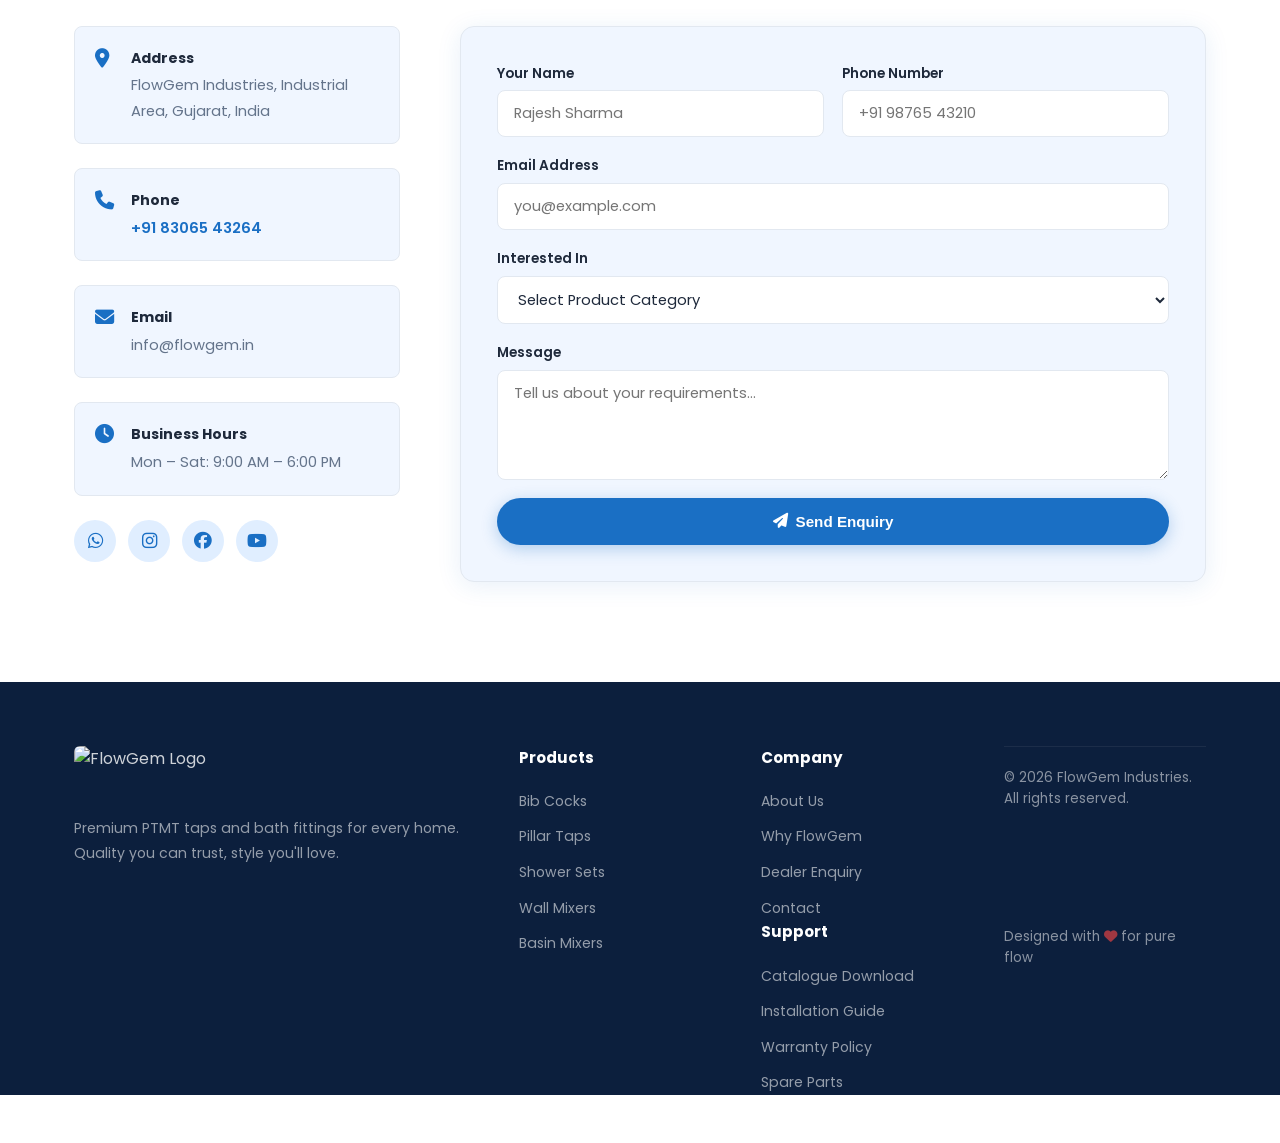
==== commit e712ee2c: "Update index.html" ====
--- a/index.html
+++ b/index.html
@@ -52,7 +52,7 @@
     </div>
     <div class="hero-visual">
       <div class="hero-img-wrap">
-        <img src="E:\web\image\hero-tap.JPEG" alt="FlowGem PTMT Tap" class="hero-tap-img" />
+        <img src="hero-tap.JPEG" alt="FlowGem PTMT Tap" class="hero-tap-img" />
       </div>
     </div>
     <div class="hero-wave">
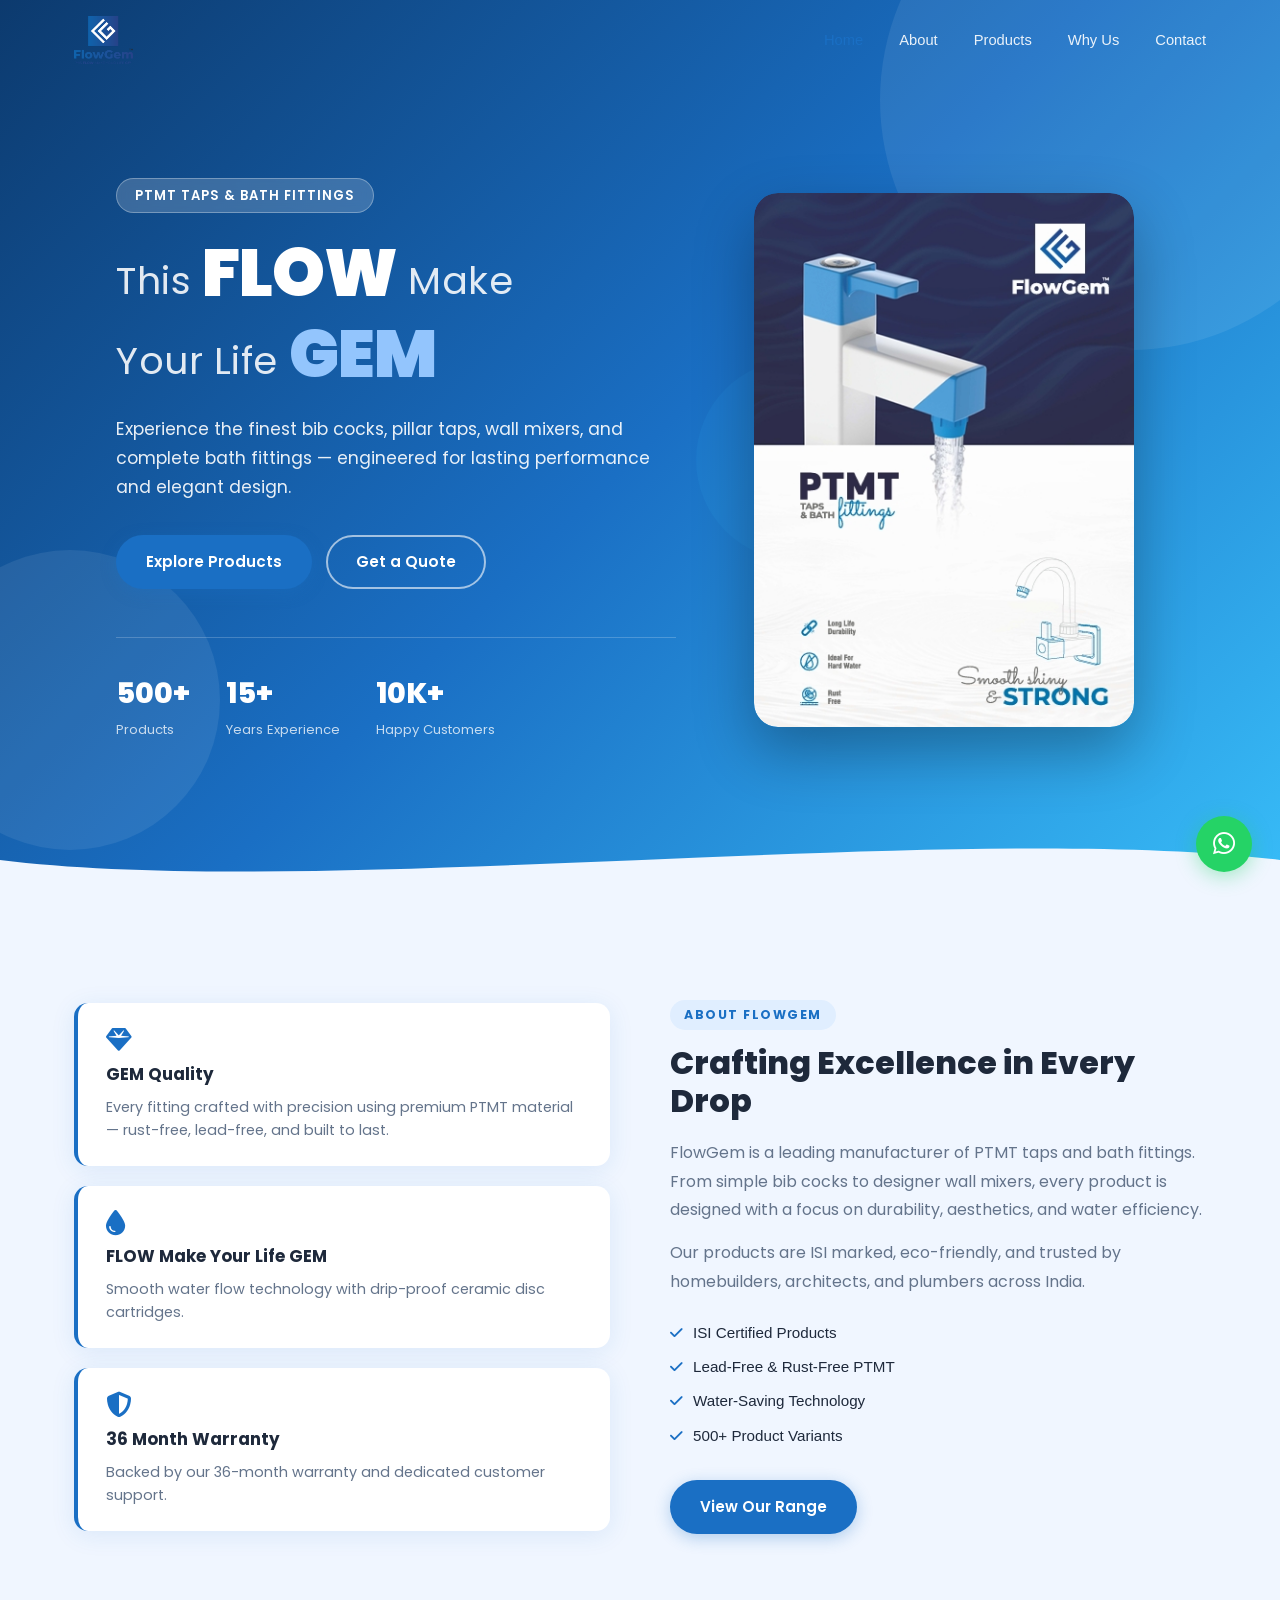
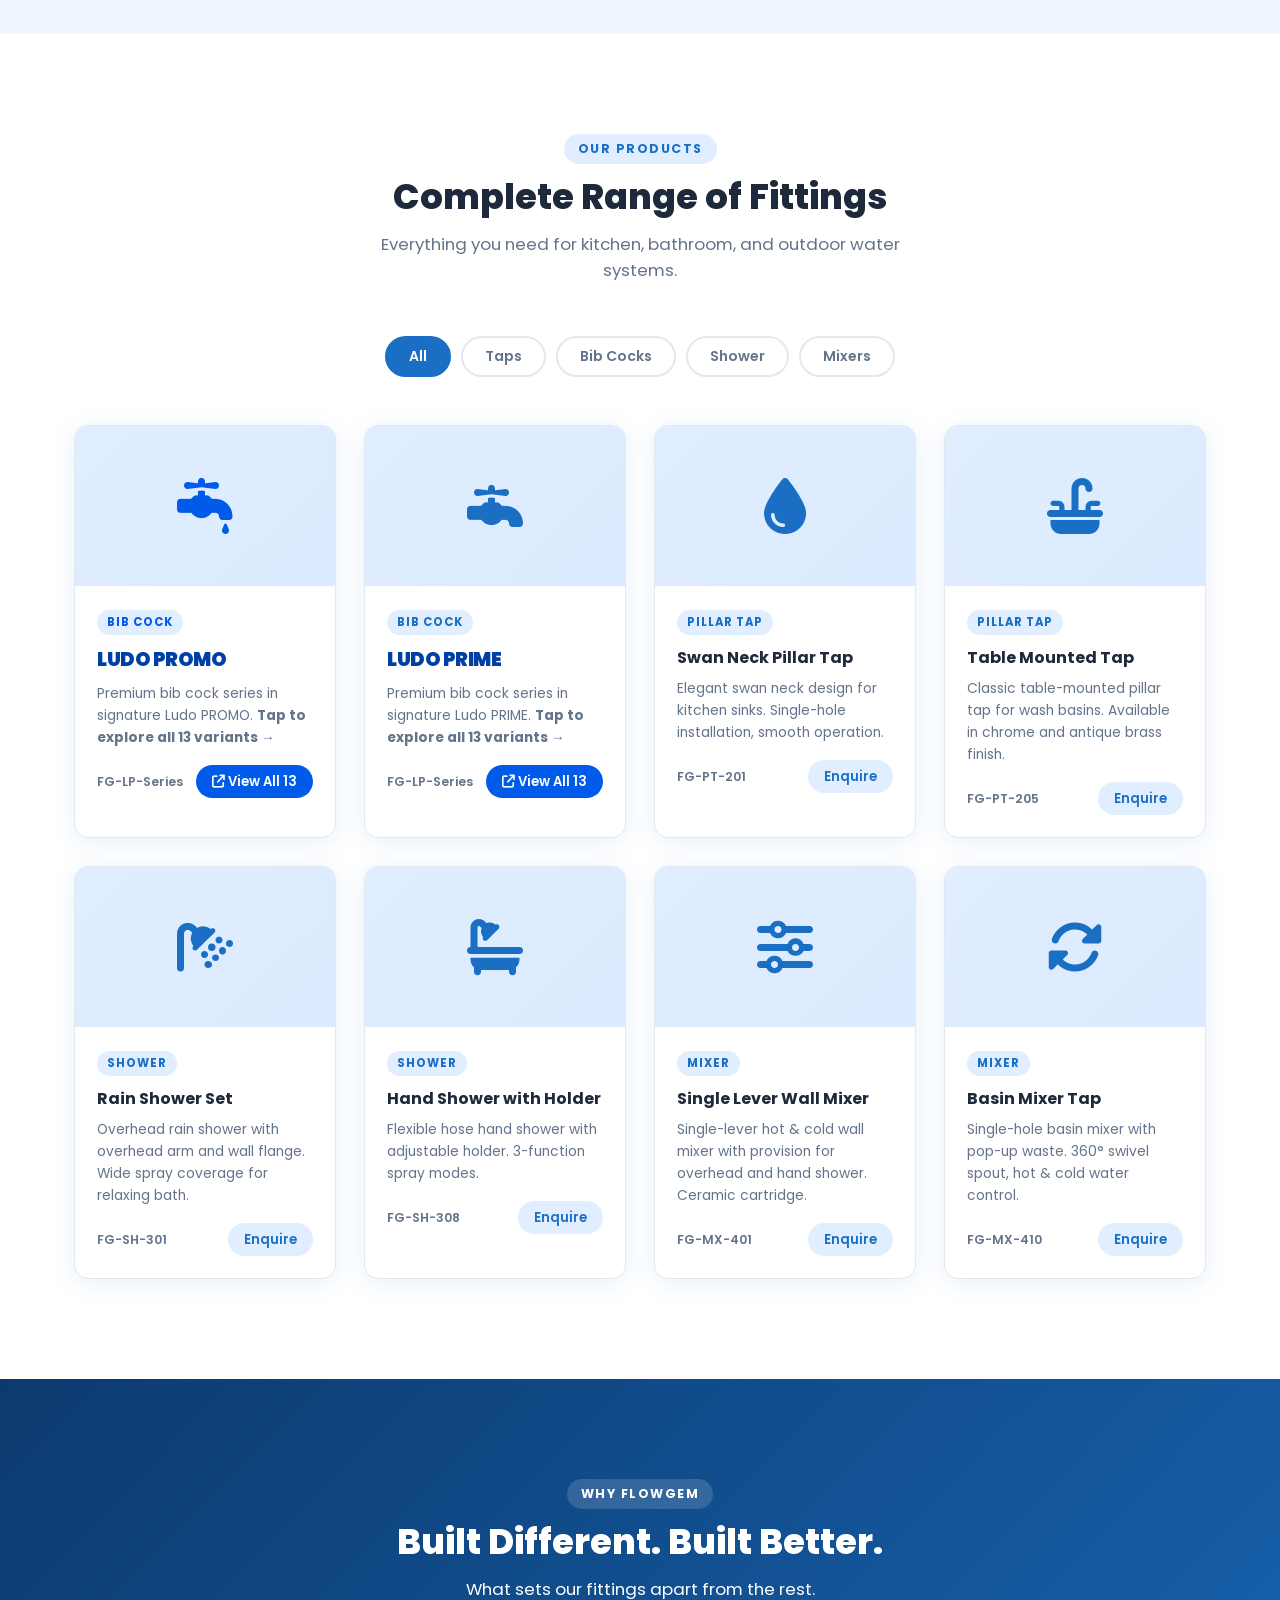
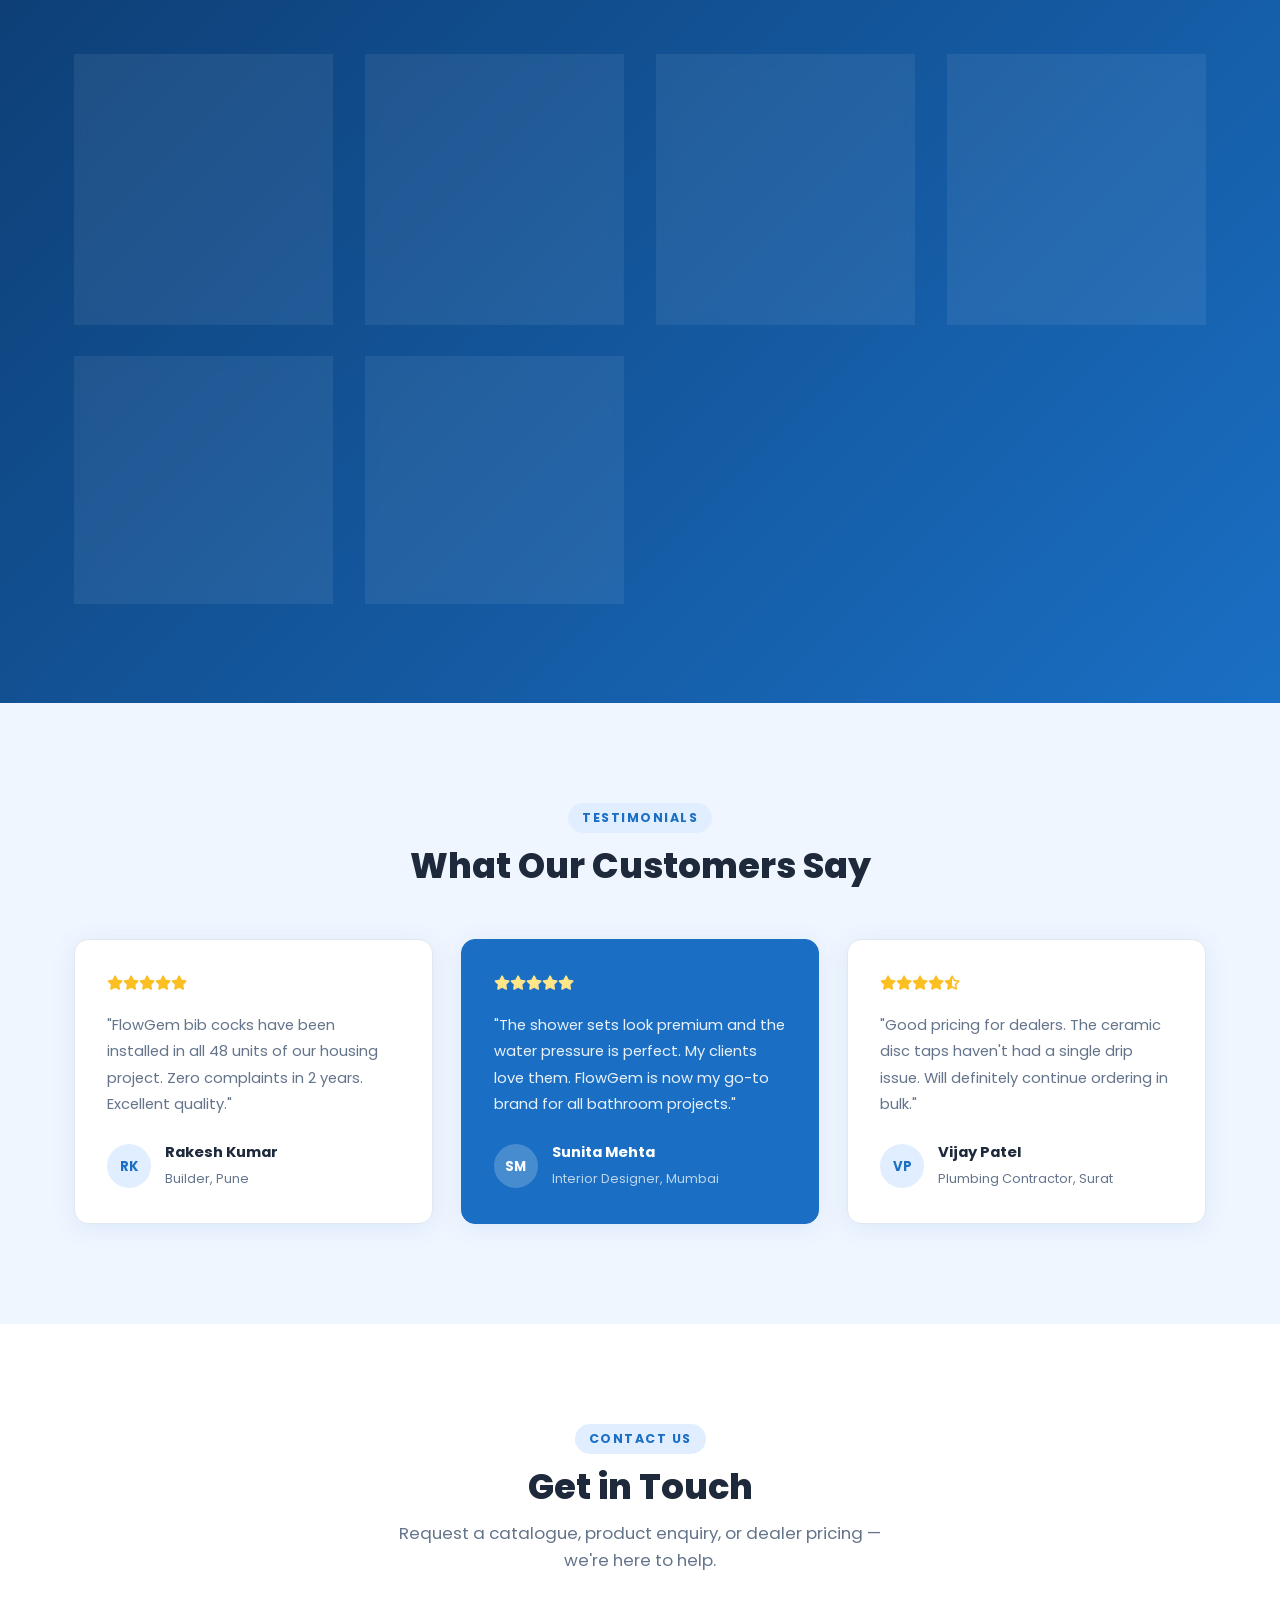
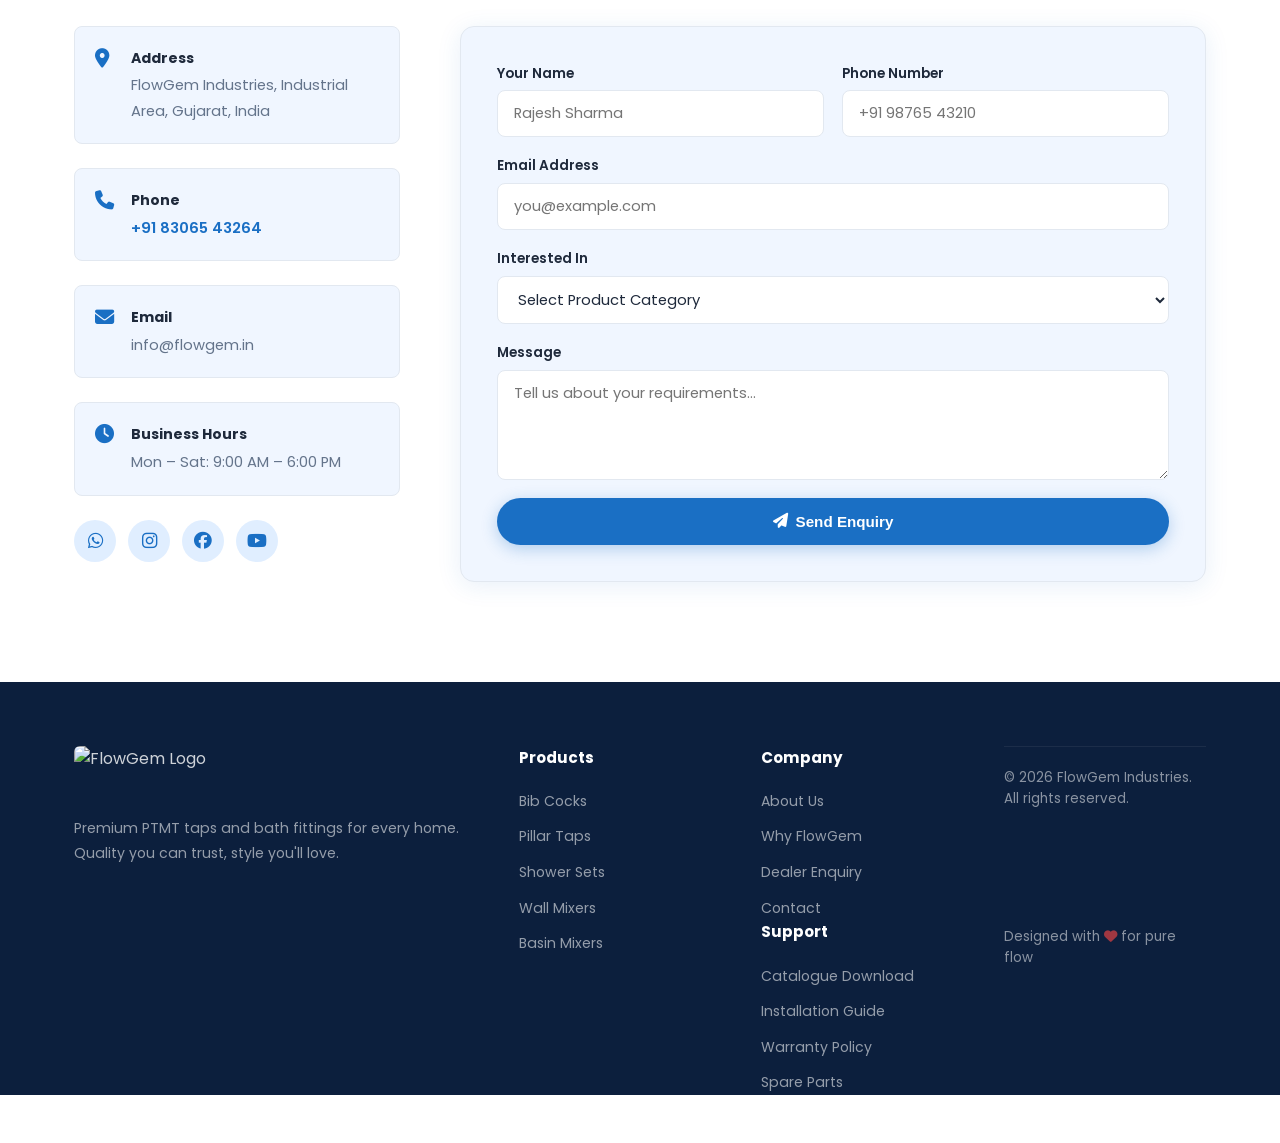
==== commit 91f4d5cb: "Update index.html" ====
--- a/index.html
+++ b/index.html
@@ -52,7 +52,7 @@
     </div>
     <div class="hero-visual">
       <div class="hero-img-wrap">
-        <img src="hero-tap.JPEG" alt="FlowGem PTMT Tap" class="hero-tap-img" />
+        <img src="hero-tap.jpeg" alt="FlowGem PTMT Tap" class="hero-tap-img" />
       </div>
     </div>
     <div class="hero-wave">
